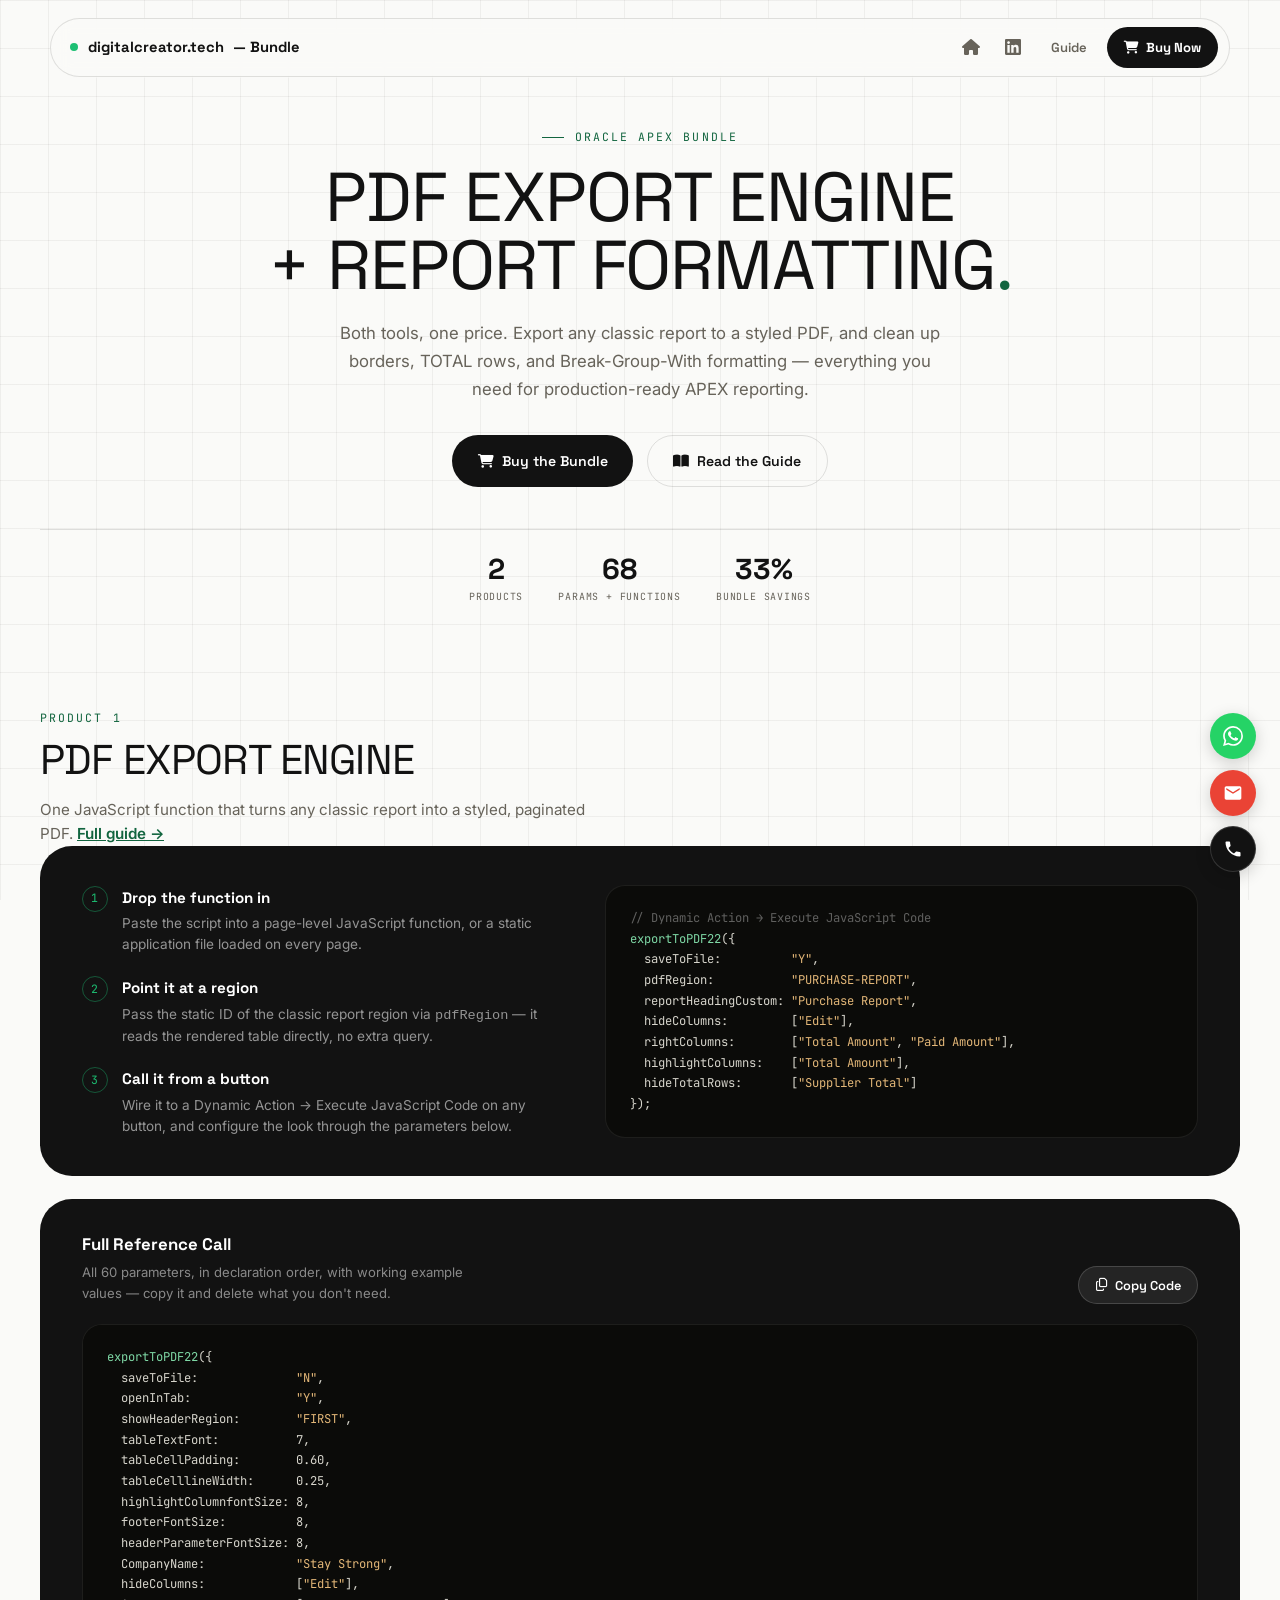
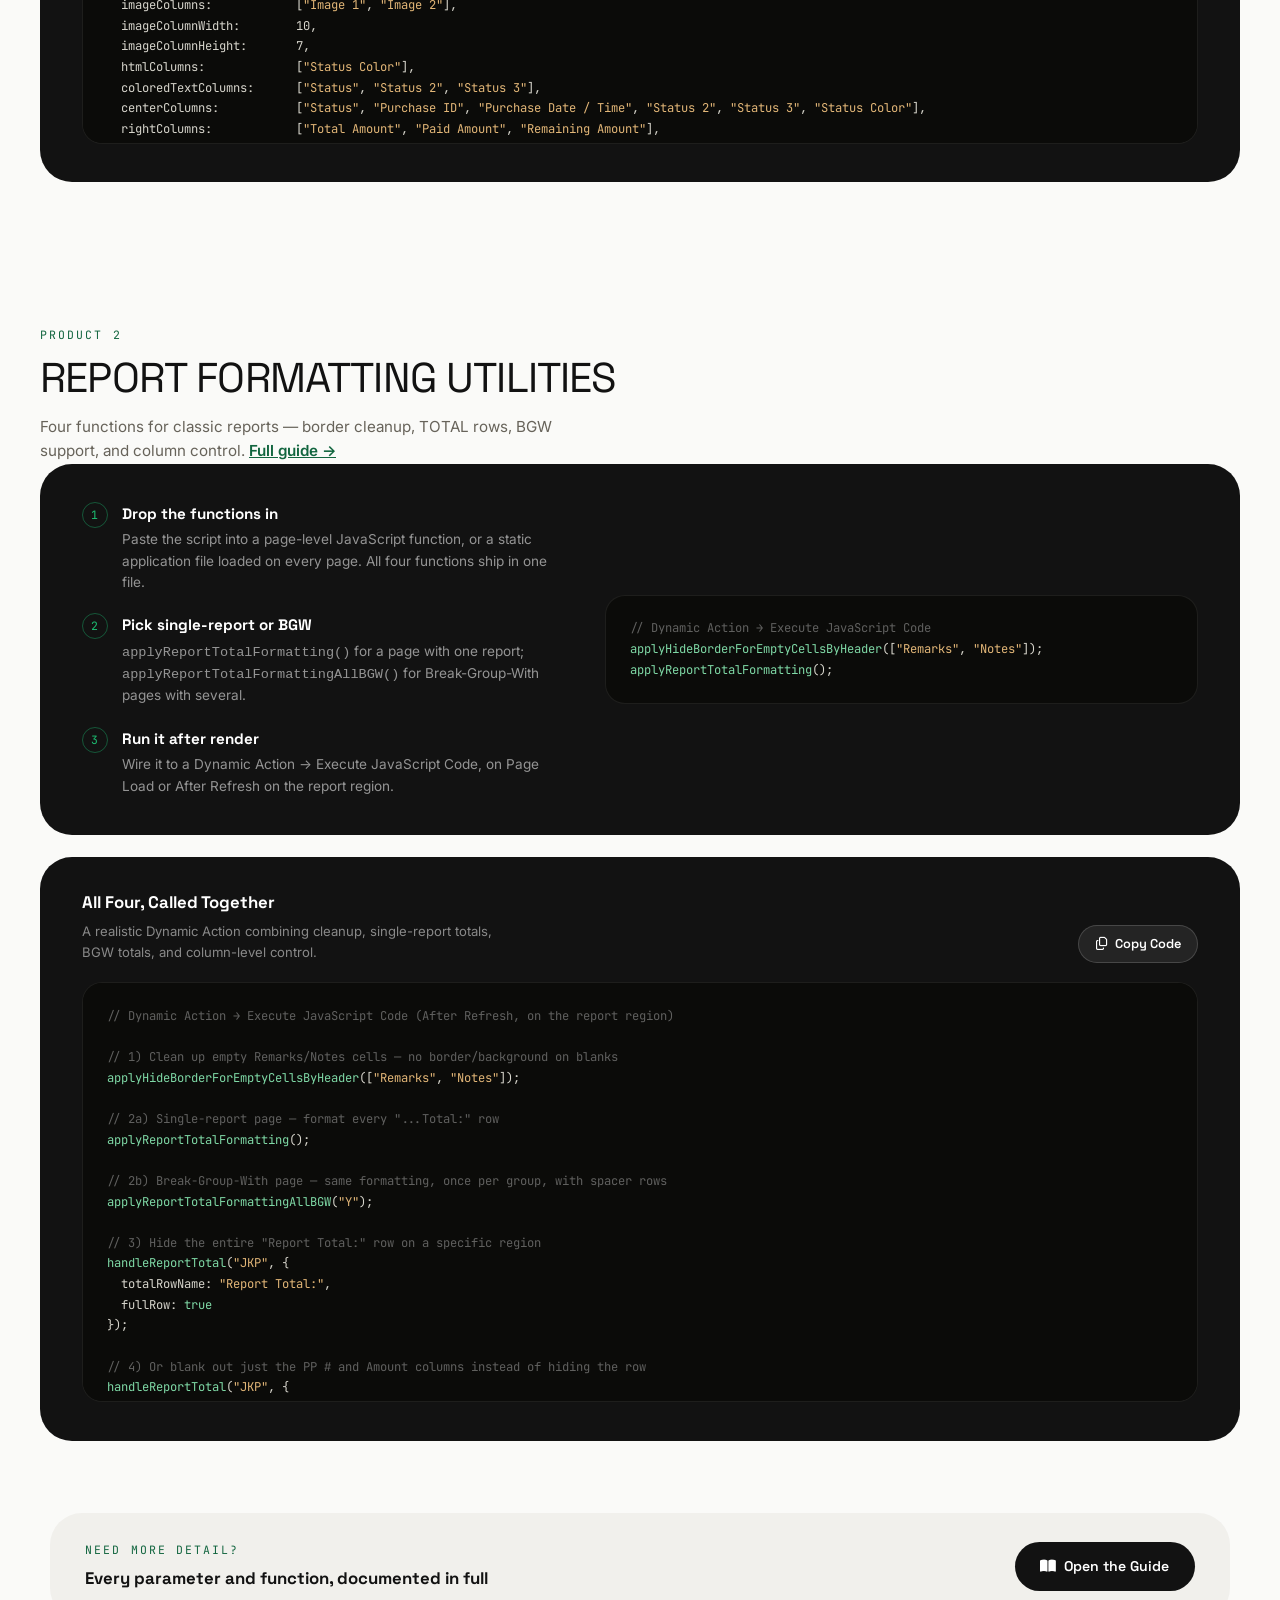
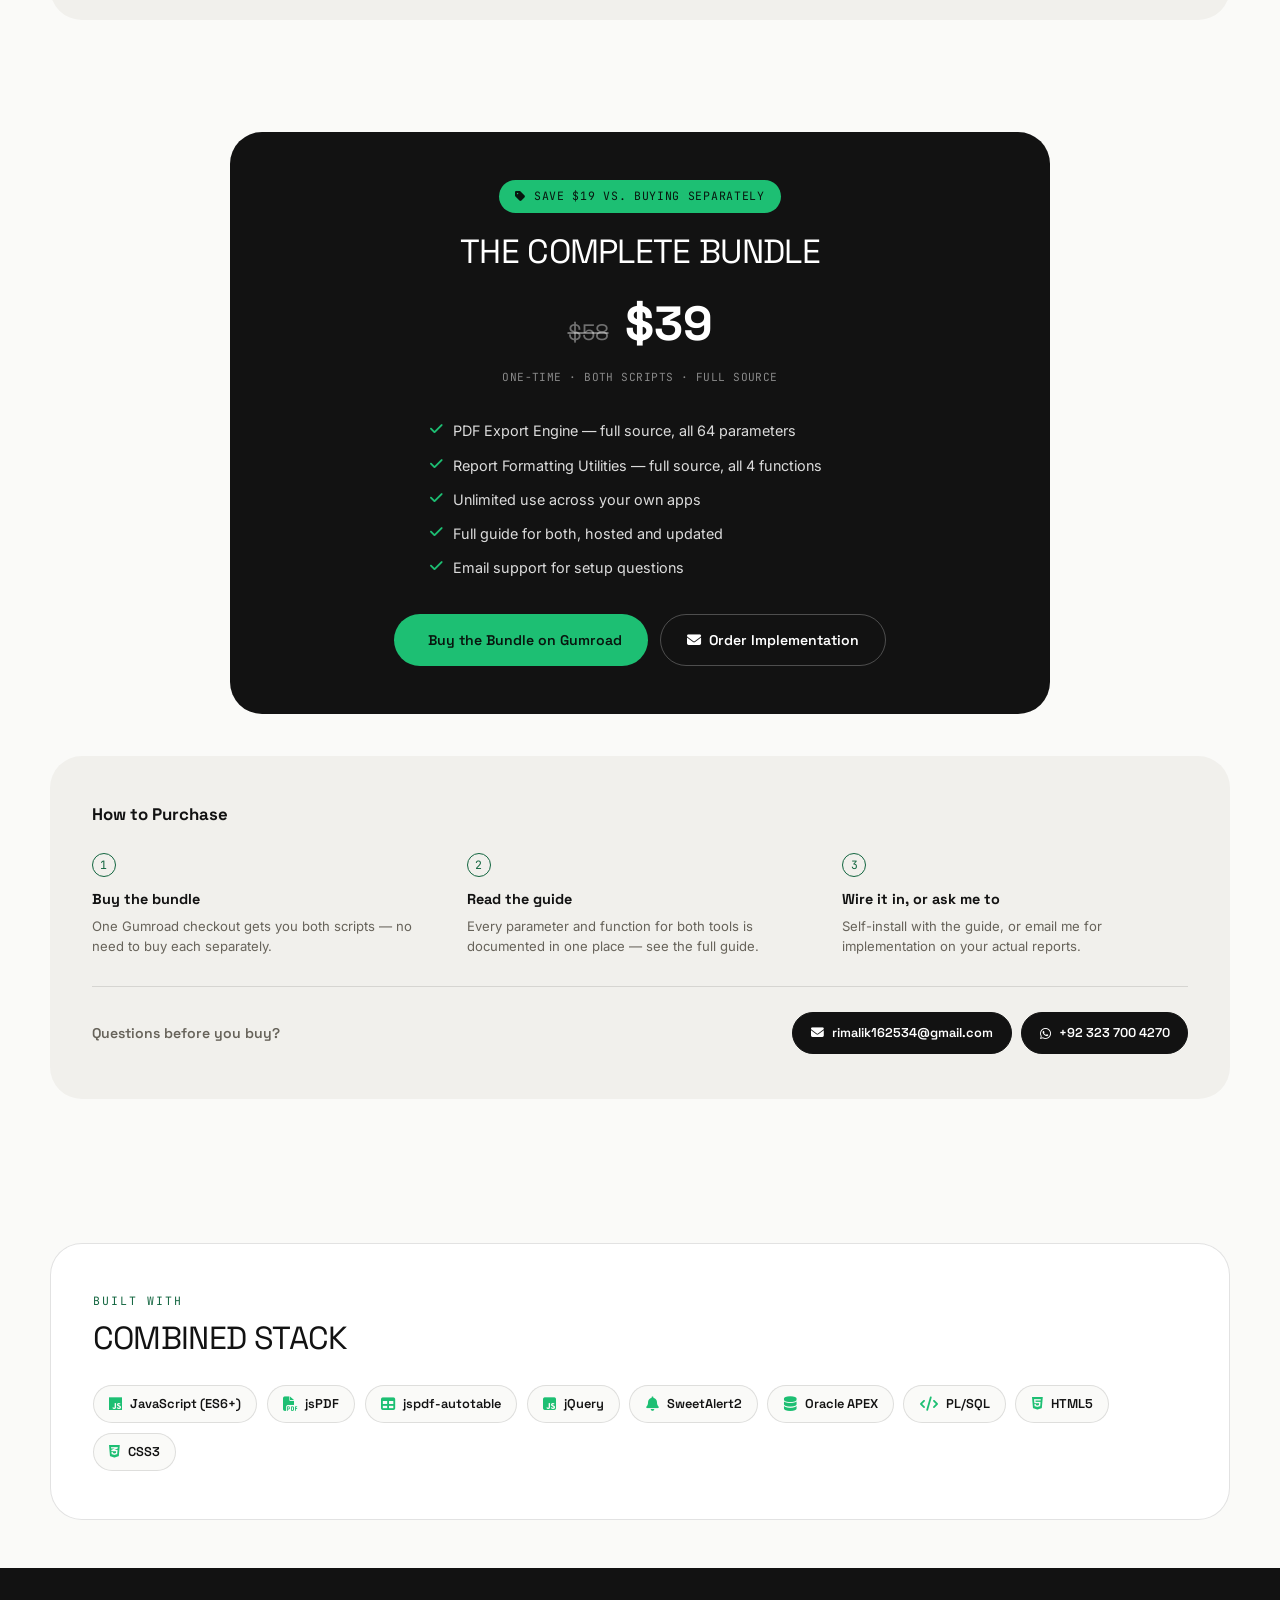
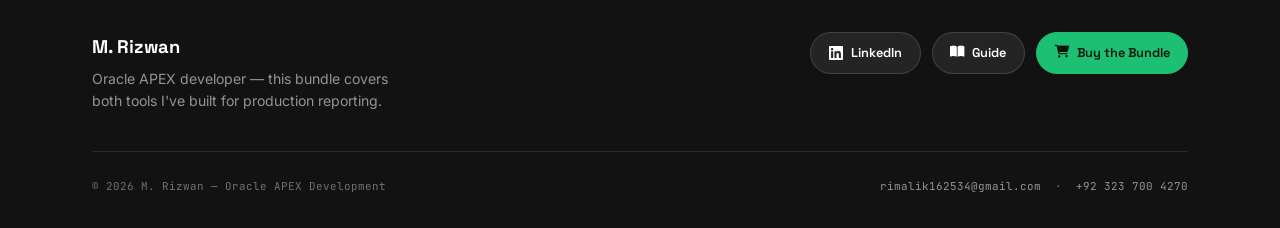
==== bundle.html @ 58d9ea76 "Update code from download" ====
<!DOCTYPE html>
<html lang="en">
<head>
<meta charset="UTF-8">
<meta name="viewport" content="width=device-width, initial-scale=1.0">
<title>Bundle — PDF Export Engine + Report Formatting Utilities | Digital Creator</title>
<meta name="description" content="Both Oracle APEX tools, one price — PDF export and report formatting utilities bundled together, save $19 vs buying separately.">
<link rel="preconnect" href="https://fonts.googleapis.com">
<link rel="preconnect" href="https://fonts.gstatic.com" crossorigin>
<link href="https://fonts.googleapis.com/css2?family=Space+Grotesk:wght@400;500;600;700&family=Inter:wght@300;400;500;600;700&family=JetBrains+Mono:wght@400;500;600&display=swap" rel="stylesheet">
<link rel="stylesheet" href="https://api.fontshare.com/v2/css?f[]=boxing@400&display=swap">
<link rel="stylesheet" href="https://cdnjs.cloudflare.com/ajax/libs/font-awesome/6.5.1/css/all.min.css">
<link rel="stylesheet" href="style.css">

<style>

*,*::before,*::after{box-sizing:border-box;margin:0;padding:0}

:root{
  --cream:#FAFAF8;
  --cream2:#F1F0EC;
  --paper:#FFFFFF;
  --ink:#121212;
  --ink-soft:#67635A;
  --ink-faint:#9B9689;
  --line:rgba(18,18,18,0.12);
  --line2:rgba(18,18,18,0.07);
  --green:#1DBF73;
  --green-deep:#12653F;
  --green-dim:rgba(29,191,115,0.13);
  --dark:#121212;
  --dark2:#1C1C1C;
  --r-lg:32px;
  --r-md:20px;
  --r-sm:12px;
  --r-pill:999px;
  --mono:'JetBrains Mono',monospace;
  --display:'Space Grotesk',sans-serif;
  --headline:'Boxing','Space Grotesk',Georgia,serif;
  --body:'Inter',sans-serif;
}

html{scroll-behavior:smooth}

body{background:var(--cream);color:var(--ink);font-family:var(--body);font-size:16px;line-height:1.6;overflow-x:hidden}

::selection{background:var(--green);color:#fff}

body::before{content:'';position:fixed;inset:0;background-image:linear-gradient(rgba(21,19,15,0.05) 1px,transparent 1px),linear-gradient(90deg,rgba(21,19,15,0.05) 1px,transparent 1px);background-size:48px 48px;pointer-events:none;z-index:0}

a{color:inherit}

img{max-width:100%;display:block}

.wrap{max-width:1180px;margin:0 auto;padding:0 2.5rem}

section{position:relative;z-index:1;padding:4.5rem 2.5rem}


/* ============ TOP BAR (simple — not the full portfolio nav) ============ */
.topbar{position:fixed;top:0;left:0;right:0;z-index:200;display:flex;justify-content:center;padding:1.1rem 1.5rem;pointer-events:none}

.topbar-inner{pointer-events:auto;width:100%;max-width:1180px;display:flex;align-items:center;justify-content:space-between;background:rgba(250,250,248,0.82);backdrop-filter:blur(10px);border:1px solid var(--line);border-radius:var(--r-pill);padding:0.55rem 0.7rem 0.55rem 1.2rem}

.tb-mark{display:flex;align-items:center;gap:0.6rem;font-family:var(--display);font-weight:700;font-size:0.92rem;text-decoration:none;color:var(--ink)}

.tb-mark .dot{width:8px;height:8px;border-radius:50%;background:var(--green);animation:pulse 2s infinite}

@keyframes pulse{0%,100%{opacity:1;transform:scale(1)}
}
.tb-links{display:flex;align-items:center;gap:0.4rem}

.tb-li{width:36px;height:36px;border-radius:50%;display:flex;align-items:center;justify-content:center;color:var(--ink-soft);text-decoration:none;transition:background 0.2s,color 0.2s}

.tb-li:hover{background:var(--cream2);color:var(--ink)}

.tb-li svg{width:16px;height:16px;fill:currentColor}

.tb-more{font-family:var(--display);font-weight:600;font-size:0.82rem;color:var(--ink-soft);text-decoration:none;padding:0.5rem 0.85rem;border-radius:var(--r-pill);transition:background 0.2s,color 0.2s;white-space:nowrap}

.tb-more:hover{background:var(--cream2);color:var(--ink)}

.tb-cv{font-family:var(--display);font-weight:700;font-size:0.82rem;color:#fff;background:var(--dark);padding:0.6rem 1.05rem;border-radius:var(--r-pill);text-decoration:none;display:flex;align-items:center;gap:0.45rem;white-space:nowrap;transition:background 0.2s}

.tb-cv:hover{background:var(--green-deep)}

@media(max-width:640px){.tb-more{display:none}
.tb-mark span.full{display:none}

.eyebrow{display:flex;align-items:center;gap:0.65rem;font-family:var(--mono);font-size:0.72rem;letter-spacing:0.18em;text-transform:uppercase;color:var(--green-deep);margin-bottom:1.1rem}

.eyebrow::before{content:'';width:22px;height:1px;background:var(--green-deep)}

.hero-title{font-family:var(--headline);font-weight:400;font-size:clamp(2.6rem,5.4vw,4.4rem);line-height:0.98;letter-spacing:-0.015em;text-transform:uppercase}

.hero-title em{font-style:normal;color:var(--green-deep)}

.hero-lede{font-family:var(--body);font-size:1.05rem;color:var(--ink-soft);max-width:46ch;margin-top:1.35rem;line-height:1.65}

.hero-cta{display:flex;flex-wrap:wrap;gap:0.85rem;margin-top:2rem}

.btn-primary{display:inline-flex;align-items:center;gap:0.5rem;font-family:var(--display);font-weight:600;font-size:0.88rem;color:#fff;background:var(--dark);padding:0.85rem 1.6rem;border-radius:var(--r-pill);text-decoration:none;border:none;cursor:pointer;transition:background 0.2s,transform 0.2s}

.btn-primary:hover{background:var(--green-deep);transform:translateY(-2px)}

.btn-outline{display:inline-flex;align-items:center;gap:0.5rem;font-family:var(--display);font-weight:600;font-size:0.88rem;color:var(--ink);background:transparent;padding:0.85rem 1.6rem;border-radius:var(--r-pill);text-decoration:none;border:1.5px solid var(--line);transition:border-color 0.2s,transform 0.2s}

.btn-outline:hover{border-color:var(--ink);transform:translateY(-2px)}

.hero-stats{display:flex;gap:2.2rem;margin-top:2.6rem;padding-top:1.6rem;border-top:1px solid var(--line)}

.stat-number{font-family:var(--display);font-size:1.8rem;font-weight:700;line-height:1}

.stat-label{font-family:var(--mono);font-size:0.62rem;color:var(--ink-soft);letter-spacing:0.08em;text-transform:uppercase;margin-top:0.3rem}
.hero-stats{flex-wrap:wrap;gap:1.6rem}
}

/* ============ SECTION HEADS ============ */
.section-label{font-family:var(--mono);font-size:0.72rem;color:var(--green-deep);letter-spacing:0.18em;text-transform:uppercase;margin-bottom:0.7rem;display:flex;align-items:center;gap:0.65rem}

.section-title{font-family:var(--headline);font-size:clamp(1.9rem,4vw,2.6rem);font-weight:400;letter-spacing:-0.02em;line-height:1.08;text-transform:uppercase}

.section-sub{font-family:var(--body);font-size:0.95rem;color:var(--ink-soft);max-width:56ch;margin-top:0.9rem;line-height:1.6}

.qs-code{background:#0B0B09;border:1px solid rgba(255,255,255,0.08);border-radius:var(--r-md);padding:1.4rem 1.5rem;overflow-x:auto}

.qs-code pre{font-family:var(--mono);font-size:0.76rem;line-height:1.7;color:#D7D5CC;white-space:pre}

.qs-code .k{color:#7FD9A6}

.qs-code .s{color:#E3B778}

.qs-code .c{color:rgba(255,255,255,0.35)}

.laptop-body{background:#1b1b1b;border:1px solid #2a2a2a;border-radius:18px 18px 6px 6px;padding:0.9rem 0.9rem 0.6rem;box-shadow:0 40px 70px -30px rgba(18,18,18,0.35)}

.qs-full{background:var(--dark);border-radius:var(--r-lg);padding:2rem 2.6rem 2.4rem;margin-top:1.4rem}

.qs-full-head{display:flex;justify-content:space-between;align-items:flex-end;gap:1.5rem;margin-bottom:1.2rem;flex-wrap:wrap}

.qs-full-title{font-family:var(--display);font-weight:700;font-size:1.05rem;color:#fff}

.qs-full-sub{font-family:var(--body);font-size:0.82rem;color:rgba(255,255,255,0.5);margin-top:0.3rem;max-width:52ch}

.copy-btn{display:inline-flex;align-items:center;gap:0.5rem;font-family:var(--display);font-weight:600;font-size:0.8rem;color:#fff;background:rgba(255,255,255,0.08);border:1px solid rgba(255,255,255,0.16);padding:0.6rem 1.05rem;border-radius:var(--r-pill);cursor:pointer;transition:background 0.2s,border-color 0.2s;white-space:nowrap}

.copy-btn:hover{background:rgba(255,255,255,0.16)}

.copy-btn.copied{background:var(--green);border-color:var(--green);color:#08150E}

.qs-code-full{max-height:420px;overflow-y:auto}

.qs-code-full::-webkit-scrollbar{width:8px}

.qs-code-full::-webkit-scrollbar-thumb{background:rgba(255,255,255,0.15);border-radius:4px}

.acc-item-body{max-height:0;overflow:hidden;transition:max-height 0.35s ease,padding-top 0.35s ease;font-size:0.83rem;color:var(--ink-soft);line-height:1.6}

.acc-item.active .acc-item-body{max-height:260px;padding-top:0.65rem}

.tool-chip{display:inline-flex;align-items:center;gap:0.5rem;font-family:var(--display);font-size:0.8rem;font-weight:600;color:var(--ink);background:var(--cream);border:1px solid var(--line);padding:0.5rem 0.95rem;border-radius:var(--r-pill);transition:border-color 0.2s,transform 0.2s}

.tool-chip:hover{border-color:var(--green);transform:translateY(-2px)}

.tool-chip i{color:var(--green);font-size:0.9rem}

.tool-row{display:flex;flex-wrap:wrap;gap:0.6rem;margin-top:1.8rem}


/* ============ PRICING ============ */
.price-grid{display:grid;grid-template-columns:1fr 1fr;gap:1.6rem;max-width:1180px;margin:2.6rem auto 0}

.price-card{background:var(--paper);border:1px solid var(--line);border-radius:var(--r-lg);padding:2.4rem 2.2rem;display:flex;flex-direction:column}

.price-card-featured{background:var(--dark);border-color:transparent;color:#fff}

.price-badge{display:inline-block;align-self:flex-start;font-family:var(--mono);font-size:0.68rem;letter-spacing:0.08em;text-transform:uppercase;color:var(--green-deep);background:var(--green-dim);padding:0.35rem 0.75rem;border-radius:var(--r-pill);margin-bottom:1.2rem}

.price-badge.featured{color:#08150E;background:var(--green)}

.price-amount{font-family:var(--display);font-weight:700;font-size:2.6rem;line-height:1;margin-bottom:0.9rem}

.price-amount span{font-family:var(--body);font-weight:400;font-size:0.85rem;color:var(--ink-faint);margin-left:0.5rem}

.price-card-featured .price-amount span{color:rgba(255,255,255,0.5)}

.price-desc{font-family:var(--body);font-size:0.88rem;color:var(--ink-soft);line-height:1.6;margin-bottom:1.5rem}

.price-card-featured .price-desc{color:rgba(255,255,255,0.65)}

.price-list{list-style:none;display:flex;flex-direction:column;gap:0.7rem;margin-bottom:1.8rem;flex:1}

.price-list li{display:flex;align-items:flex-start;gap:0.6rem;font-family:var(--body);font-size:0.85rem;line-height:1.5}

.price-list li i{color:var(--green);font-size:0.78rem;margin-top:0.25rem;flex-shrink:0}

.price-cta{width:100%;justify-content:center}

.price-card-featured .price-cta{background:var(--green);color:#08150E}

.price-card-featured .price-cta:hover{background:#22d17f}

@media(max-width:800px){.price-grid{grid-template-columns:1fr}
}

.purchase-guide{max-width:1180px;margin:2.6rem auto 0;background:var(--cream2);border-radius:var(--r-lg);padding:2.8rem 2.6rem}

.pg-title{font-family:var(--display);font-weight:700;font-size:1.05rem;margin-bottom:1.6rem}

.pg-steps{display:grid;grid-template-columns:repeat(3,1fr);gap:1.8rem;padding-bottom:1.8rem;border-bottom:1px solid var(--line)}

.pg-step-n{font-family:var(--mono);font-size:0.72rem;color:var(--green-deep);border:1px solid var(--green-deep);width:24px;height:24px;border-radius:50%;display:flex;align-items:center;justify-content:center;margin-bottom:0.7rem}

.pg-step-t{font-family:var(--display);font-weight:700;font-size:0.9rem;margin-bottom:0.3rem}

.pg-step-d{font-family:var(--body);font-size:0.82rem;color:var(--ink-soft);line-height:1.55}

.pg-contact{display:flex;justify-content:space-between;align-items:center;flex-wrap:wrap;gap:1rem;padding-top:1.6rem}

.pg-contact-t{font-family:var(--display);font-weight:600;font-size:0.88rem;color:var(--ink-soft)}

.pg-contact-row{display:flex;flex-wrap:wrap;gap:0.6rem}

.footer-pill.dark{background:var(--dark);color:#fff;border:1px solid var(--dark)}

.footer-pill.dark:hover{background:var(--green-deep);border-color:var(--green-deep)}

@media(max-width:700px){.pg-steps{grid-template-columns:1fr}
}

/* ============ FOOTER (simple, no form) ============ */
footer{background:var(--dark);color:#fff;position:relative;z-index:1;margin-top:2.5rem}

.footer-inner{max-width:1180px;margin:0 auto;padding:4rem 2.6rem 2.2rem}

.footer-top{display:flex;flex-wrap:wrap;justify-content:space-between;align-items:flex-start;gap:2rem;padding-bottom:2.4rem;border-bottom:1px solid rgba(255,255,255,0.1)}

.footer-name{font-family:var(--display);font-weight:700;font-size:1.15rem}

.footer-tag{font-family:var(--body);font-size:0.88rem;color:rgba(255,255,255,0.55);margin-top:0.4rem;max-width:34ch}

.footer-actions{display:flex;flex-wrap:wrap;gap:0.7rem}

.footer-pill{font-family:var(--display);font-size:0.8rem;font-weight:600;color:#fff;background:rgba(255,255,255,0.08);border:1px solid rgba(255,255,255,0.14);padding:0.6rem 1.1rem;border-radius:var(--r-pill);text-decoration:none;transition:background 0.2s,border-color 0.2s;display:inline-flex;align-items:center;gap:0.5rem}

.footer-pill:hover{background:rgba(255,255,255,0.14)}

.footer-pill.green{background:var(--green);color:#08150E;border-color:var(--green)}

.footer-pill.green:hover{background:#22d17f}

.footer-bottom{display:flex;justify-content:space-between;align-items:center;padding-top:1.6rem;flex-wrap:wrap;gap:0.8rem;font-family:var(--mono);font-size:0.68rem;color:rgba(255,255,255,0.4)}

.footer-bottom a{color:rgba(255,255,255,0.55);text-decoration:none}

.footer-bottom a:hover{color:var(--green)}


/* ============ FLOATING CONTACT ============ */
.float-contact{position:fixed;bottom:1.75rem;right:1.5rem;z-index:400;display:flex;flex-direction:column;align-items:center;gap:0.65rem}

.float-btn{width:46px;height:46px;border-radius:50%;display:flex;align-items:center;justify-content:center;text-decoration:none;box-shadow:0 4px 16px rgba(0,0,0,0.18);transition:transform 0.25s cubic-bezier(0.34,1.56,0.64,1),box-shadow 0.25s ease,opacity 0.3s ease;opacity:0;transform:translateY(20px) scale(0.8)}

.float-btn.ready{opacity:1;transform:translateY(0) scale(1)}

.float-btn:hover{transform:translateY(-3px) scale(1.12);box-shadow:0 8px 28px rgba(0,0,0,0.25)}

.float-btn svg{width:20px;height:20px;fill:white;flex-shrink:0}

.float-btn.wa{background:#25D366;transition-delay:0.05s}

.float-btn.em{background:#EA4335;transition-delay:0.1s}

.float-btn.ph{background:var(--dark);border:1px solid rgba(255,255,255,0.15);transition-delay:0.15s}

.float-tooltip{position:absolute;right:54px;background:var(--dark);color:#fff;font-family:var(--mono);font-size:0.65rem;letter-spacing:0.06em;white-space:nowrap;padding:0.3rem 0.7rem;border-radius:6px;opacity:0;pointer-events:none;transition:opacity 0.2s}

.float-btn:hover .float-tooltip{opacity:1}


/* ============ REVEAL ============ */
.reveal{opacity:0;transform:translateY(18px);transition:opacity 0.6s ease,transform 0.6s ease}

.reveal.visible{opacity:1;transform:translateY(0)}

/* ============ BUNDLE-SPECIFIC ============ */
.hero{padding:8rem 2.5rem 2rem;text-align:center}
.hero-title{max-width:820px;margin:0 auto}
.hero-lede{max-width:56ch;margin:1.3rem auto 0}
.hero-cta{justify-content:center}
.hero-stats{justify-content:center}
.savings-badge{display:inline-flex;align-items:center;gap:0.5rem;font-family:var(--mono);font-size:0.72rem;letter-spacing:0.06em;text-transform:uppercase;color:#08150E;background:var(--green);padding:0.45rem 1rem;border-radius:var(--r-pill);margin-bottom:1.3rem}

.bundle-products{max-width:1180px;margin:3rem auto 0;display:grid;grid-template-columns:1fr 1fr;gap:1.8rem}
.bp-card{background:var(--paper);border:1px solid var(--line);border-radius:var(--r-lg);overflow:hidden;display:flex;flex-direction:column}
.bp-media{aspect-ratio:16/10;background:var(--dark);overflow:hidden}
.bp-media img{width:100%;height:100%;object-fit:cover;opacity:0.94}
.bp-body{padding:1.6rem 1.7rem 1.8rem;display:flex;flex-direction:column;flex:1}
.bp-eyebrow{font-family:var(--mono);font-size:0.68rem;letter-spacing:0.08em;text-transform:uppercase;color:var(--green-deep);margin-bottom:0.5rem}
.bp-title{font-family:var(--display);font-weight:700;font-size:1.25rem;margin-bottom:0.6rem}
.bp-desc{font-family:var(--body);font-size:0.87rem;color:var(--ink-soft);line-height:1.6;margin-bottom:1.2rem}
.bp-code{margin-bottom:1.2rem}
.bp-links{display:flex;gap:0.6rem;margin-top:auto;flex-wrap:wrap}
.bp-link{flex:1;min-width:140px;display:inline-flex;align-items:center;justify-content:center;gap:0.45rem;font-family:var(--display);font-weight:600;font-size:0.8rem;padding:0.7rem 1rem;border-radius:var(--r-pill);text-decoration:none;transition:background 0.2s,border-color 0.2s}
.bp-link.solid{background:var(--dark);color:#fff}
.bp-link.solid:hover{background:var(--green-deep)}
.bp-link.outline{background:transparent;color:var(--ink);border:1.5px solid var(--line)}
.bp-link.outline:hover{border-color:var(--ink)}
@media(max-width:800px){.bundle-products{grid-template-columns:1fr}}

.bundle-pricing{max-width:820px;margin:2.5rem auto 0;background:var(--dark);border-radius:var(--r-lg);padding:3rem 2.8rem;color:#fff;text-align:center}
.bp-price-row{display:flex;align-items:baseline;justify-content:center;gap:1rem;margin:1rem 0 0.4rem;flex-wrap:wrap}
.bp-old-price{font-family:var(--display);font-size:1.4rem;color:rgba(255,255,255,0.4);text-decoration:line-through}
.bp-new-price{font-family:var(--display);font-weight:700;font-size:3rem;color:#fff}
.bp-price-note{font-family:var(--mono);font-size:0.7rem;color:rgba(255,255,255,0.5);letter-spacing:0.04em;margin-bottom:2rem}
.bundle-includes{list-style:none;display:flex;flex-direction:column;gap:0.7rem;text-align:left;max-width:420px;margin:0 auto 2.2rem}
.bundle-includes li{display:flex;align-items:flex-start;gap:0.65rem;font-family:var(--body);font-size:0.9rem;color:rgba(255,255,255,0.85)}
.bundle-includes li i{color:var(--green);margin-top:0.2rem;flex-shrink:0}
.bundle-cta-row{display:flex;justify-content:center;gap:0.8rem;flex-wrap:wrap}
.bundle-cta-row .btn-primary.green{background:var(--green);color:#08150E}
.bundle-cta-row .btn-primary.green:hover{background:#22d17f}
.bundle-cta-row .btn-outline.dark{color:#fff;border-color:rgba(255,255,255,0.25)}
.bundle-cta-row .btn-outline.dark:hover{border-color:#fff}

@media(max-width:640px){
  section{padding:3rem 1.25rem}
  .hero{padding:7rem 1.25rem 1.5rem}
  .bundle-pricing{padding:2.3rem 1.5rem}
}

</style>
</head>
<body>

<!-- ============ TOP BAR ============ -->
<div class="topbar">
  <div class="topbar-inner">
    <a href="index.html" class="tb-mark"><span class="dot"></span>digitalcreator.tech <span class="full">— Bundle</span></a>
    <div class="tb-links">
      <a href="index.html" class="tb-li" aria-label="Home"><i class="fa-solid fa-house"></i></a>
      <a href="https://linkedin.com/in/rizwan0626" target="_blank" class="tb-li" aria-label="LinkedIn"><svg viewBox="0 0 24 24"><path d="M20.447 20.452h-3.554v-5.569c0-1.328-.027-3.037-1.852-3.037-1.853 0-2.136 1.445-2.136 2.939v5.667H9.351V9h3.414v1.561h.046c.477-.9 1.637-1.85 3.37-1.85 3.601 0 4.267 2.37 4.267 5.455v6.286zM5.337 7.433c-1.144 0-2.063-.926-2.063-2.065 0-1.138.92-2.063 2.063-2.063 1.14 0 2.064.925 2.064 2.063 0 1.139-.925 2.065-2.064 2.065zm1.782 13.019H3.555V9h3.564v11.452zM22.225 0H1.771C.792 0 0 .774 0 1.729v20.542C0 23.227.792 24 1.771 24h20.451C23.2 24 24 23.227 24 22.271V1.729C24 .774 23.2 0 22.222 0h.003z"/></svg></a>
      <a href="guide.html" class="tb-more">Guide</a>
      <a href="#pricing" class="tb-cv"><i class="fa-solid fa-cart-shopping"></i> Buy Now</a>
    </div>
  </div>
</div>


<!-- ============ HERO ============ -->
<div id="top" class="hero">
  <div class="eyebrow reveal" style="justify-content:center">Oracle APEX Bundle</div>
  <h1 class="hero-title reveal">PDF Export Engine<br>+ Report Formatting<em>.</em></h1>
  <p class="hero-lede reveal">Both tools, one price. Export any classic report to a styled PDF, and clean up borders, TOTAL rows, and Break-Group-With formatting — everything you need for production-ready APEX reporting.</p>
  <div class="hero-cta reveal">
    <a href="#pricing" class="btn-primary"><i class="fa-solid fa-cart-shopping"></i> Buy the Bundle</a>
    <a href="guide.html" class="btn-outline"><i class="fa-solid fa-book-open"></i> Read the Guide</a>
  </div>
  <div class="hero-stats reveal">
    <div><div class="stat-number">2</div><div class="stat-label">Products</div></div>
    <div><div class="stat-number">68</div><div class="stat-label">Params + Functions</div></div>
    <div><div class="stat-number">33%</div><div class="stat-label">Bundle Savings</div></div>
  </div>
</div>


<!-- ============ PDF EXPORT ENGINE — QUICK START ============ -->
<section id="pdf-product">
  <div class="section-label reveal">Product 1</div>
  <h2 class="section-title reveal">PDF Export Engine</h2>
  <p class="section-sub reveal">One JavaScript function that turns any classic report into a styled, paginated PDF. <a href="guide.html#grp-output" style="color:var(--green-deep);font-weight:600">Full guide →</a></p>
  <div class="qs-card">
    <div class="qs-steps">
      <div class="qs-step reveal">
        <div class="qs-step-n">1</div>
        <div>
          <div class="qs-step-t">Drop the function in</div>
          <div class="qs-step-d">Paste the script into a page-level JavaScript function, or a static application file loaded on every page.</div>
        </div>
      </div>
      <div class="qs-step reveal">
        <div class="qs-step-n">2</div>
        <div>
          <div class="qs-step-t">Point it at a region</div>
          <div class="qs-step-d">Pass the static ID of the classic report region via <code>pdfRegion</code> — it reads the rendered table directly, no extra query.</div>
        </div>
      </div>
      <div class="qs-step reveal">
        <div class="qs-step-n">3</div>
        <div>
          <div class="qs-step-t">Call it from a button</div>
          <div class="qs-step-d">Wire it to a Dynamic Action → Execute JavaScript Code on any button, and configure the look through the parameters below.</div>
        </div>
      </div>
    </div>
    <div class="qs-code reveal">
      <pre><span class="c">// Dynamic Action → Execute JavaScript Code</span>
<span class="k">exportToPDF22</span>({
  saveToFile:          <span class="s">"Y"</span>,
  pdfRegion:           <span class="s">"PURCHASE-REPORT"</span>,
  reportHeadingCustom: <span class="s">"Purchase Report"</span>,
  hideColumns:         [<span class="s">"Edit"</span>],
  rightColumns:        [<span class="s">"Total Amount"</span>, <span class="s">"Paid Amount"</span>],
  highlightColumns:    [<span class="s">"Total Amount"</span>],
  hideTotalRows:       [<span class="s">"Supplier Total"</span>]
});</pre>
    </div>
  </div>

  <div class="qs-full reveal">
    <div class="qs-full-head">
      <div>
        <div class="qs-full-title">Full Reference Call</div>
        <div class="qs-full-sub">All 60 parameters, in declaration order, with working example values — copy it and delete what you don't need.</div>
      </div>
      <button class="copy-btn" id="copyFullCall_pdf" type="button"><i class="fa-regular fa-copy"></i> <span>Copy Code</span></button>
    </div>
    <div class="qs-code qs-code-full">
      <pre id="fullCallCode_pdf"><span class="k">exportToPDF22</span>({
  saveToFile:              <span class="s">"N"</span>,
  openInTab:               <span class="s">"Y"</span>,
  showHeaderRegion:        <span class="s">"FIRST"</span>,
  tableTextFont:           7,
  tableCellPadding:        0.60,
  tableCelllineWidth:      0.25,
  highlightColumnfontSize: 8,
  footerFontSize:          8,
  headerParameterFontSize: 8,
  CompanyName:             <span class="s">"Stay Strong"</span>,
  hideColumns:             [<span class="s">"Edit"</span>],
  imageColumns:            [<span class="s">"Image 1"</span>, <span class="s">"Image 2"</span>],
  imageColumnWidth:        10,
  imageColumnHeight:       7,
  htmlColumns:             [<span class="s">"Status Color"</span>],
  coloredTextColumns:      [<span class="s">"Status"</span>, <span class="s">"Status 2"</span>, <span class="s">"Status 3"</span>],
  centerColumns:           [<span class="s">"Status"</span>, <span class="s">"Purchase ID"</span>, <span class="s">"Purchase Date / Time"</span>, <span class="s">"Status 2"</span>, <span class="s">"Status 3"</span>, <span class="s">"Status Color"</span>],
  rightColumns:            [<span class="s">"Total Amount"</span>, <span class="s">"Paid Amount"</span>, <span class="s">"Remaining Amount"</span>],
  wrapColumns:             [],
  wrapColumnWidth:         15,
  autoFitColumns:          [<span class="s">"Category Name"</span>, <span class="s">"Supplier"</span>],
  boldColumns:             [<span class="s">"Purchase ID"</span>],
  hideTotalRows:           [],
  footerMode:              <span class="s">"LAST"</span>,
  noBorderIfEmptyCols:     [<span class="s">"Supplier"</span>, <span class="s">"Dated"</span>],
  headerSlots:             [null, <span class="s">"From: "</span> + apexGetValue(<span class="s">"P12_FROM_DATE"</span>) + <span class="s">"  To: "</span> + apexGetValue(<span class="s">"P12_TO_DATE"</span>), null],
  lineUnderHeader:         <span class="s">"N"</span>,
  pdfOrientation:          <span class="s">"landscape"</span>,
  pdfUnit:                 <span class="s">"mm"</span>,
  pdfFormat:               <span class="s">"a4"</span>,
  pdfRegion:               <span class="s">"DOWNLOAD-PDF"</span>,
  reportHeadingCustom:     <span class="s">"Purchase Report"</span>,
  logoUrl:                 <span class="s">"https://i.ibb.co/rfNnwsqK/gym-logo-template.png"</span>,
  logoWidth:               13,
  logoHeight:              13,
  showLogo:                <span class="s">"N"</span>,
  showWatermark:           <span class="s">"I"</span>,
  watermarkImage:          <span class="s">"https://i.ibb.co/rfNnwsqK/gym-logo-template.png"</span>,
  watermarkText:           <span class="s">"Stay Strong"</span>,
  watermarkOpacity:        0.10,
  watermarkSize:           100,
  softwareCreditDisplay:   <span class="s">"Y"</span>,
  softwareCredit:          <span class="s">"Software Created By: M. RIZWAN - 03237004270"</span>,
  showCustomTopRight:      <span class="s">"N"</span>,
  customTopRightText:      <span class="s">"Rizwan"</span>,
  tableLineColor:          [0, 191, 29],
  tableTextColor:          [62, 3, 110],
  headerFillColor:         [223, 255, 227],
  headerTextColor:         [3, 101, 110],
  alternateRowColor:       [255, 255, 255],
  highlightRowColor:       [255, 59, 194],
  boldTextFillColor:       [204, 229, 255],
  boldTextColor:           0,
  companyNameColor:        [255, 59, 194],
  headerSlotColor:         [255, 59, 59],
  pageInfoColor:           [3, 117, 140],
  topRightTextColor:       [7, 56, 219],
  footerColor:             [7, 56, 219],
  softwareCreditColor:     [7, 56, 219],
  watermarkColor:          [120, 120, 120],
});</pre>
    </div>
  </div>
</section>

<!-- ============ REPORT FORMATTING UTILITIES — QUICK START ============ -->
<section id="rpt-product">
  <div class="section-label reveal">Product 2</div>
  <h2 class="section-title reveal">Report Formatting Utilities</h2>
  <p class="section-sub reveal">Four functions for classic reports — border cleanup, TOTAL rows, BGW support, and column control. <a href="guide.html#rpt-cleanup" style="color:var(--green-deep);font-weight:600">Full guide →</a></p>
  <div class="qs-card">

    <div class="qs-steps">
      <div class="qs-step reveal">
        <div class="qs-step-n">1</div>
        <div>
          <div class="qs-step-t">Drop the functions in</div>
          <div class="qs-step-d">Paste the script into a page-level JavaScript function, or a static application file loaded on every page. All four functions ship in one file.</div>
        </div>
      </div>
      <div class="qs-step reveal">
        <div class="qs-step-n">2</div>
        <div>
          <div class="qs-step-t">Pick single-report or BGW</div>
          <div class="qs-step-d"><code>applyReportTotalFormatting()</code> for a page with one report; <code>applyReportTotalFormattingAllBGW()</code> for Break-Group-With pages with several.</div>
        </div>
      </div>
      <div class="qs-step reveal">
        <div class="qs-step-n">3</div>
        <div>
          <div class="qs-step-t">Run it after render</div>
          <div class="qs-step-d">Wire it to a Dynamic Action → Execute JavaScript Code, on Page Load or After Refresh on the report region.</div>
        </div>
      </div>
    </div>
    <div class="qs-code reveal">
      <pre><span class="c">// Dynamic Action → Execute JavaScript Code</span>
<span class="k">applyHideBorderForEmptyCellsByHeader</span>([<span class="s">"Remarks"</span>, <span class="s">"Notes"</span>]);
<span class="k">applyReportTotalFormatting</span>();</pre>
    </div>
  </div>
  <div class="qs-full reveal" style="margin-top:1.4rem">
    <div class="qs-full-head">
      <div>
        <div class="qs-full-title">All Four, Called Together</div>
        <div class="qs-full-sub">A realistic Dynamic Action combining cleanup, single-report totals, BGW totals, and column-level control.</div>
      </div>
      <button class="copy-btn" id="copyFullCall_rpt" type="button"><i class="fa-regular fa-copy"></i> <span>Copy Code</span></button>
    </div>
    <div class="qs-code qs-code-full">
      <pre id="fullCallCode_rpt"><span class="c">// Dynamic Action → Execute JavaScript Code (After Refresh, on the report region)</span>

<span class="c">// 1) Clean up empty Remarks/Notes cells — no border/background on blanks</span>
<span class="k">applyHideBorderForEmptyCellsByHeader</span>([<span class="s">"Remarks"</span>, <span class="s">"Notes"</span>]);

<span class="c">// 2a) Single-report page — format every "...Total:" row</span>
<span class="k">applyReportTotalFormatting</span>();

<span class="c">// 2b) Break-Group-With page — same formatting, once per group, with spacer rows</span>
<span class="k">applyReportTotalFormattingAllBGW</span>(<span class="s">"Y"</span>);

<span class="c">// 3) Hide the entire "Report Total:" row on a specific region</span>
<span class="k">handleReportTotal</span>(<span class="s">"JKP"</span>, {
  totalRowName: <span class="s">"Report Total:"</span>,
  fullRow: <span class="k">true</span>
});

<span class="c">// 4) Or blank out just the PP # and Amount columns instead of hiding the row</span>
<span class="k">handleReportTotal</span>(<span class="s">"JKP"</span>, {
  totalRowName: <span class="s">"Report Total:"</span>,
  headers: [<span class="s">"PP #"</span>, <span class="s">"Amount"</span>],
  actionType: <span class="s">"null"</span>
});</pre>
    </div>
  </div>
</section>

<!-- ============ GUIDE CALLOUT ============ -->
<section style="padding-top:0;padding-bottom:0">
  <div style="max-width:1180px;margin:0 auto;display:flex;align-items:center;justify-content:space-between;flex-wrap:wrap;gap:1.2rem;background:var(--cream2);border-radius:var(--r-lg);padding:1.8rem 2.2rem" class="reveal">
    <div>
      <div class="section-label" style="margin-bottom:0.3rem">Need More Detail?</div>
      <div style="font-family:var(--display);font-weight:700;font-size:1.05rem">Every parameter and function, documented in full</div>
    </div>
    <a href="guide.html" class="btn-primary"><i class="fa-solid fa-book-open"></i> Open the Guide</a>
  </div>
</section>

<!-- ============ BUNDLE PRICING ============ -->
<section id="pricing">
  <div class="bundle-pricing reveal">
    <div class="savings-badge"><i class="fa-solid fa-tag"></i> Save $19 vs. buying separately</div>
    <div class="section-title" style="color:#fff;font-size:clamp(1.6rem,3.2vw,2.1rem)">The Complete Bundle</div>
    <div class="bp-price-row">
      <span class="bp-old-price">$58</span>
      <span class="bp-new-price">$39</span>
    </div>
    <div class="bp-price-note">ONE-TIME · BOTH SCRIPTS · FULL SOURCE</div>

    <ul class="bundle-includes">
      <li><i class="fa-solid fa-check"></i> PDF Export Engine — full source, all 64 parameters</li>
      <li><i class="fa-solid fa-check"></i> Report Formatting Utilities — full source, all 4 functions</li>
      <li><i class="fa-solid fa-check"></i> Unlimited use across your own apps</li>
      <li><i class="fa-solid fa-check"></i> Full guide for both, hosted and updated</li>
      <li><i class="fa-solid fa-check"></i> Email support for setup questions</li>
    </ul>

    <div class="bundle-cta-row">
      <a href="https://gumroad.com/l/YOUR-BUNDLE-GUMROAD-SLUG" target="_blank" class="btn-primary green"><i class="fa-brands fa-gumroad"></i> Buy the Bundle on Gumroad</a>
      <a href="mailto:rimalik162534@gmail.com?subject=Bundle%20—%20Implementation%20Request&body=Hi%20Rizwan%2C%0A%0AI'd%20like%20both%20tools%20set%20up%20on%20my%20reports.%0A%0AAPEX%20version%3A%0AReport%20region(s)%3A%0ANotes%3A" class="btn-outline dark"><i class="fa-solid fa-envelope"></i> Order Implementation</a>
    </div>
  </div>

  <div class="purchase-guide reveal">
    <div class="pg-title">How to Purchase</div>
    <div class="pg-steps">
      <div class="pg-step">
        <div class="pg-step-n">1</div>
        <div class="pg-step-t">Buy the bundle</div>
        <div class="pg-step-d">One Gumroad checkout gets you both scripts — no need to buy each separately.</div>
      </div>
      <div class="pg-step">
        <div class="pg-step-n">2</div>
        <div class="pg-step-t">Read the guide</div>
        <div class="pg-step-d">Every parameter and function for both tools is documented in one place — see the full guide.</div>
      </div>
      <div class="pg-step">
        <div class="pg-step-n">3</div>
        <div class="pg-step-t">Wire it in, or ask me to</div>
        <div class="pg-step-d">Self-install with the guide, or email me for implementation on your actual reports.</div>
      </div>
    </div>
    <div class="pg-contact">
      <div class="pg-contact-t">Questions before you buy?</div>
      <div class="pg-contact-row">
        <a href="mailto:rimalik162534@gmail.com" class="footer-pill dark"><i class="fa-solid fa-envelope"></i> rimalik162534@gmail.com</a>
        <a href="https://wa.me/923237004270" target="_blank" class="footer-pill dark"><i class="fa-brands fa-whatsapp"></i> +92 323 700 4270</a>
      </div>
    </div>
  </div>
</section>


<!-- ============ TECH STACK ============ -->
<section style="padding-bottom:0">
  <div id="tech" style="max-width:1180px;margin:0 auto 3rem;padding:3rem 2.6rem;background:var(--paper);border:1px solid var(--line);border-radius:var(--r-lg)">
    <div class="section-label reveal">Built With</div>
    <h2 class="section-title reveal" style="font-size:clamp(1.5rem,3vw,2rem)">Combined Stack</h2>
    <div class="tool-row reveal">
      <span class="tool-chip"><i class="fa-brands fa-js"></i>JavaScript (ES6+)</span>
      <span class="tool-chip"><i class="fa-solid fa-file-pdf"></i>jsPDF</span>
      <span class="tool-chip"><i class="fa-solid fa-table"></i>jspdf-autotable</span>
      <span class="tool-chip"><i class="fa-brands fa-square-js"></i>jQuery</span>
      <span class="tool-chip"><i class="fa-solid fa-bell"></i>SweetAlert2</span>
      <span class="tool-chip"><i class="fa-solid fa-database"></i>Oracle APEX</span>
      <span class="tool-chip"><i class="fa-solid fa-code"></i>PL/SQL</span>
      <span class="tool-chip"><i class="fa-brands fa-html5"></i>HTML5</span>
      <span class="tool-chip"><i class="fa-brands fa-css3-alt"></i>CSS3</span>
    </div>
  </div>
</section>


<!-- ============ FOOTER ============ -->
<footer>
  <div class="footer-inner">
    <div class="footer-top">
      <div>
        <div class="footer-name">M. Rizwan</div>
        <div class="footer-tag">Oracle APEX developer — this bundle covers both tools I've built for production reporting.</div>
      </div>
      <div class="footer-actions">
        <a href="https://linkedin.com/in/rizwan0626" target="_blank" class="footer-pill"><svg width="14" height="14" viewBox="0 0 24 24" fill="currentColor"><path d="M20.447 20.452h-3.554v-5.569c0-1.328-.027-3.037-1.852-3.037-1.853 0-2.136 1.445-2.136 2.939v5.667H9.351V9h3.414v1.561h.046c.477-.9 1.637-1.85 3.37-1.85 3.601 0 4.267 2.37 4.267 5.455v6.286zM5.337 7.433c-1.144 0-2.063-.926-2.063-2.065 0-1.138.92-2.063 2.063-2.063 1.14 0 2.064.925 2.064 2.063 0 1.139-.925 2.065-2.064 2.065zm1.782 13.019H3.555V9h3.564v11.452zM22.225 0H1.771C.792 0 0 .774 0 1.729v20.542C0 23.227.792 24 1.771 24h20.451C23.2 24 24 23.227 24 22.271V1.729C24 .774 23.2 0 22.222 0h.003z"/></svg> LinkedIn</a>
        <a href="guide.html" class="footer-pill"><i class="fa-solid fa-book-open"></i> Guide</a>
        <a href="#pricing" class="footer-pill" style="background:var(--green);color:#08150E;border-color:var(--green)"><i class="fa-solid fa-cart-shopping"></i> Buy the Bundle</a>
      </div>
    </div>
    <div class="footer-bottom">
      <span>&copy; <span id="yr"></span> M. Rizwan — Oracle APEX Development</span>
      <span><a href="mailto:rimalik162534@gmail.com">rimalik162534@gmail.com</a> &nbsp;·&nbsp; <a href="tel:+923237004270">+92 323 700 4270</a></span>
    </div>
  </div>
</footer>

<!-- ============ FLOATING CONTACT ============ -->
<div class="float-contact" id="floatContact">
  <a href="https://wa.me/923237004270" target="_blank" class="float-btn wa" aria-label="WhatsApp">
    <span class="float-tooltip">WhatsApp</span>
    <svg viewBox="0 0 24 24"><path d="M17.472 14.382c-.297-.149-1.758-.867-2.03-.967-.273-.099-.471-.148-.67.15-.197.297-.767.966-.94 1.164-.173.199-.347.223-.644.075-.297-.15-1.255-.463-2.39-1.475-.883-.788-1.48-1.761-1.653-2.059-.173-.297-.018-.458.13-.606.134-.133.298-.347.446-.52.149-.174.198-.298.298-.497.099-.198.05-.371-.025-.52-.075-.149-.669-1.612-.916-2.207-.242-.579-.487-.5-.669-.51-.173-.008-.371-.01-.57-.01-.198 0-.52.074-.792.372-.272.297-1.04 1.016-1.04 2.479 0 1.462 1.065 2.875 1.213 3.074.149.198 2.096 3.2 5.077 4.487.709.306 1.262.489 1.694.625.712.227 1.36.195 1.871.118.571-.085 1.758-.719 2.006-1.413.248-.694.248-1.289.173-1.413-.074-.124-.272-.198-.57-.347m-5.421 7.403h-.004a9.87 9.87 0 01-5.031-1.378l-.361-.214-3.741.982.998-3.648-.235-.374a9.86 9.86 0 01-1.51-5.26c.001-5.45 4.436-9.884 9.888-9.884 2.64 0 5.122 1.03 6.988 2.898a9.825 9.825 0 012.893 6.994c-.003 5.45-4.437 9.884-9.885 9.884m8.413-18.297A11.815 11.815 0 0012.05 0C5.495 0 .16 5.335.157 11.892c0 2.096.547 4.142 1.588 5.945L.057 24l6.305-1.654a11.882 11.882 0 005.683 1.448h.005c6.554 0 11.89-5.335 11.893-11.893a11.821 11.821 0 00-3.48-8.413z"/></svg>
  </a>
  <a href="mailto:rimalik162534@gmail.com" class="float-btn em" aria-label="Email">
    <span class="float-tooltip">Email Me</span>
    <svg viewBox="0 0 24 24"><path d="M20 4H4c-1.1 0-2 .9-2 2v12c0 1.1.9 2 2 2h16c1.1 0 2-.9 2-2V6c0-1.1-.9-2-2-2zm0 4l-8 5-8-5V6l8 5 8-5v2z"/></svg>
  </a>
  <a href="tel:+923237004270" class="float-btn ph" aria-label="Call">
    <span class="float-tooltip">+92 323 700 4270</span>
    <svg viewBox="0 0 24 24"><path d="M6.62 10.79c1.44 2.83 3.76 5.14 6.59 6.59l2.2-2.2c.27-.27.67-.36 1.02-.24 1.12.37 2.33.57 3.57.57.55 0 1 .45 1 1V20c0 .55-.45 1-1 1-9.39 0-17-7.61-17-17 0-.55.45-1 1-1h3.5c.55 0 1 .45 1 1 0 1.25.2 2.45.57 3.57.11.35.03.74-.25 1.02l-2.2 2.2z"/></svg>
  </a>
</div>

<script>
document.getElementById('yr').textContent = new Date().getFullYear();

window.addEventListener('load', () => {
  document.querySelectorAll('.float-btn').forEach((btn, i) => {
    setTimeout(() => btn.classList.add('ready'), 400 + i * 80);
  });
});

// COPY BUTTONS — works for any [button id]/[pre id] pair
function wireCopyButton(buttonId, codeId){
  const btn = document.getElementById(buttonId);
  const code = document.getElementById(codeId);
  if (!btn || !code) return;
  btn.addEventListener('click', () => {
    navigator.clipboard.writeText(code.innerText).then(() => {
      const label = btn.querySelector('span');
      const original = label.textContent;
      btn.classList.add('copied');
      label.textContent = 'Copied!';
      setTimeout(() => { btn.classList.remove('copied'); label.textContent = original; }, 1800);
    });
  });
}
wireCopyButton('copyFullCall_pdf', 'fullCallCode_pdf');
wireCopyButton('copyFullCall_rpt', 'fullCallCode_rpt');

const revealObs = new IntersectionObserver((entries) => {
  entries.forEach(e => {
    if(e.isIntersecting){
      e.target.classList.add('visible');
      revealObs.unobserve(e.target);
    }
  });
}, { threshold: 0.08, rootMargin: '0px 0px -40px 0px' });
document.querySelectorAll('.reveal').forEach((el, i) => {
  el.style.transitionDelay = (i % 5) * 0.06 + 's';
  revealObs.observe(el);
});
</script>

</body>
</html>
---- style.css ----
*,*::before,*::after{box-sizing:border-box;margin:0;padding:0}
:root{
  --cream:#FAFAF8;
  --cream2:#F1F0EC;
  --paper:#FFFFFF;
  --ink:#121212;
  --ink-soft:#67635A;
  --ink-faint:#9B9689;
  --line:rgba(18,18,18,0.12);
  --line2:rgba(18,18,18,0.07);
  --green:#1DBF73;
  --green-deep:#12653F;
  --red-deep:#861d1f;
  --green-dim:rgba(29,191,115,0.13);
  --dark:#121212;
  --dark2:#1C1C1C;
  --r-lg:32px;
  --r-md:20px;
  --r-sm:12px;
  --r-pill:999px;
  --mono:'JetBrains Mono',monospace;
  --display:'Space Grotesk',sans-serif;
  --headline:'Boxing','Space Grotesk',Georgia,serif;
  --body:'Inter',sans-serif;
}
html{scroll-behavior:smooth}
body{background:var(--cream);color:var(--ink);font-family:var(--body);font-size:16px;line-height:1.6;overflow-x:hidden}
::selection{background:var(--green);color:#fff}
body::before{content:'';position:fixed;inset:0;background-image:linear-gradient(rgba(21,19,15,0.05) 1px,transparent 1px),linear-gradient(90deg,rgba(21,19,15,0.05) 1px,transparent 1px);background-size:48px 48px;pointer-events:none;z-index:0}
a{color:inherit}
img{max-width:100%;display:block}
.wrap{max-width:1180px;margin:0 auto;padding:0 2.5rem}
section{position:relative;z-index:1;padding:4.5rem 2.5rem}

/* ============ TOP BAR (simple — not the full portfolio nav) ============ */
.topbar{position:fixed;top:0;left:0;right:0;z-index:200;display:flex;justify-content:center;padding:1.1rem 1.5rem;pointer-events:none}
.topbar-inner{pointer-events:auto;width:100%;max-width:1180px;display:flex;align-items:center;justify-content:space-between;background:rgba(250,250,248,0.82);backdrop-filter:blur(10px);border:1px solid var(--line);border-radius:var(--r-pill);padding:0.55rem 0.7rem 0.55rem 1.2rem}
.tb-mark{display:flex;align-items:center;gap:0.6rem;font-family:var(--display);font-weight:700;font-size:0.92rem;text-decoration:none;color:var(--ink)}
.tb-mark .dot{width:8px;height:8px;border-radius:50%;background:var(--green);animation:pulse 2s infinite}
@keyframes pulse{0%,100%{opacity:1;transform:scale(1)}50%{opacity:0.4;transform:scale(0.75)}}
.tb-links{display:flex;align-items:center;gap:0.4rem}
.tb-li{width:36px;height:36px;border-radius:50%;display:flex;align-items:center;justify-content:center;color:var(--ink-soft);text-decoration:none;transition:background 0.2s,color 0.2s}
.tb-li:hover{background:var(--cream2);color:var(--ink)}
.tb-li svg{width:16px;height:16px;fill:currentColor}
.tb-more{font-family:var(--display);font-weight:600;font-size:0.82rem;color:var(--ink-soft);text-decoration:none;padding:0.5rem 0.85rem;border-radius:var(--r-pill);transition:background 0.2s,color 0.2s;white-space:nowrap}
.tb-more:hover{background:var(--cream2);color:var(--ink)}
.tb-cv{font-family:var(--display);font-weight:700;font-size:0.82rem;color:#fff;background:var(--dark);padding:0.6rem 1.05rem;border-radius:var(--r-pill);text-decoration:none;display:flex;align-items:center;gap:0.45rem;white-space:nowrap;transition:background 0.2s}
.tb-cv:hover{background:var(--green-deep)}
@media(max-width:640px){.tb-more{display:none}.tb-mark span.full{display:none}}

/* ============ QUICK ACCESS NAV ============ */
/* Wide screens: fixed card with main tabs (Home / Function Call / Guide /
   Pricing). Guide expands into its 6 sub-sections, indented with a
   connector line. A rounded RECTANGLE (--r-md), not --r-pill — a pill
   radius on a tall multi-row list becomes a stadium/oval that overlaps
   surrounding content, which is what the previous version did. */
.side-quicknav{position:fixed;top:50%;left:0.85rem;transform:translateY(-50%);z-index:150;display:none;flex-direction:column;width:195px;background:rgba(250,250,248,0.8);backdrop-filter:blur(10px);border:1px solid var(--line);border-radius:var(--r-md);padding:0.4rem;box-shadow:0 24px 48px -28px rgba(18,18,18,0.22);opacity:1;pointer-events:auto;transition:opacity 0.3s ease,transform 0.3s ease,width 0.25s ease,padding 0.25s ease}
.side-quicknav.nav-hidden{opacity:0;pointer-events:none;transform:translateY(-50%) translateX(-14px)}

/* Collapse toggle — expanded (default): full labels, as before.
   Collapsed: main tabs shrink to icon-only, Guide's sub-items shrink to
   a two-digit number only. Links stay real <a href> elements either way,
   so clicking still navigates regardless of collapsed state. */
.sqn-toggle{display:flex;align-items:center;justify-content:center;width:100%;background:none;border:none;border-bottom:1px solid var(--line);color:var(--ink-soft);font-size:0.82rem;padding:0.5rem 0;margin-bottom:0.3rem;cursor:pointer;transition:color 0.2s,background 0.2s}
.sqn-toggle:hover{color:var(--ink);background:var(--cream2);border-radius:8px 8px 0 0}
.sqn-num{display:none;font-family:var(--mono);font-size:0.68rem;color:var(--ink-faint)}
.side-quicknav.collapsed{width:52px;padding:0.4rem 0.25rem}
.side-quicknav.collapsed .sqn-main{justify-content:center;padding:0.6rem 0.3rem}
.side-quicknav.collapsed .sqn-main .sqn-text{display:none}
.side-quicknav.collapsed .sqn-sub-list{margin-left:0;padding-left:0;border-left:none;align-items:center}
.side-quicknav.collapsed .sqn-sub{display:flex;justify-content:center;padding:0.4rem 0}
.side-quicknav.collapsed .sqn-sub .sqn-text{display:none}
.side-quicknav.collapsed .sqn-sub .sqn-num{display:block}
.side-quicknav.collapsed .sqn-sub.active .sqn-num{color:var(--green-deep)}
.sqn-main{display:flex;align-items:center;gap:0.65rem;text-decoration:none;color:var(--ink);font-family:var(--display);font-weight:600;font-size:0.8rem;padding:0.6rem 0.65rem;border-radius:10px;transition:background 0.2s,color 0.2s}
.sqn-main:hover{background:var(--cream2)}
.sqn-main.active{background:var(--green-dim);color:var(--green-deep)}
.sqn-main i{width:14px;text-align:center;font-size:0.78rem;color:var(--ink-faint);transition:color 0.2s}
.sqn-main.active i{color:var(--green-deep)}
.sqn-sub-list{display:flex;flex-direction:column;margin:0.1rem 0 0.3rem 1.5rem;padding-left:0.75rem;border-left:1.5px solid var(--line);gap:0.05rem}
.sqn-sub{text-decoration:none;color:var(--ink-faint);font-family:var(--mono);font-size:0.66rem;padding:0.4rem 0.5rem;border-radius:7px;transition:color 0.2s,background 0.2s}
.sqn-sub:hover{color:var(--ink-soft);background:var(--cream2)}
.sqn-sub.active{color:var(--green-deep);font-weight:600}
@media(min-width:1400px){.side-quicknav{display:flex}}

/* Narrower screens (incl. mobile): sticky horizontal pill bar, thumb-scrollable.
   Needs its own background — without one the pills float directly over
   whatever content is beneath as you scroll, which read as broken/overlapping. */
.jump-bar{display:none;position:sticky;top:92px;z-index:140;gap:0.5rem;background:rgba(250,250,248,0.94);backdrop-filter:blur(8px);border:1px solid var(--line);border-radius:var(--r-pill);padding:0.6rem 0.8rem;margin:0 0 1rem;overflow-x:auto;-ms-overflow-style:none;scrollbar-width:none}
.jump-bar::-webkit-scrollbar{display:none}
.jump-bar a{flex-shrink:0;font-family:var(--mono);font-size:0.7rem;color:var(--ink-soft);text-decoration:none;background:var(--cream2);padding:0.45rem 0.9rem;border-radius:var(--r-pill);white-space:nowrap;transition:background 0.2s,color 0.2s}
.jump-bar a.active{background:var(--dark);color:#fff}
@media(max-width:1399px){.jump-bar{display:flex;justify-content:flex-start}}

/* At the nav breakpoint, shrink + shift the whole page's content so it
   sits centered in the space actually left over after the fixed nav —
   without this, content keeps its old 1180px centering and either
   overlaps the nav or leaves the page looking off-center next to it. */
/* .page-shell wrapper stays for structural convenience but no longer
   shifts or shrinks anything — the side nav floats OVER the page now,
   the same way the floating contact widget does, instead of reserving
   layout space and pushing content around. */

.guide-block, #top, #quickstart, #pricing{scroll-margin-top:110px}

/* ============ HERO — product name left, image right ============ */
.hero{padding:7.5rem 2.5rem 2rem}
.hero-grid{max-width:1180px;margin:0 auto;display:grid;grid-template-columns:1.1fr 0.9fr;gap:3.5rem;align-items:center}
.eyebrow{display:flex;align-items:center;gap:0.65rem;font-family:var(--mono);font-size:0.72rem;letter-spacing:0.18em;text-transform:uppercase;color:var(--green-deep);margin-bottom:1.1rem}
.eyebrow::before{content:'';width:22px;height:1px;background:var(--green-deep)}
.hero-title{font-family:var(--headline);font-weight:400;font-size:clamp(2.6rem,5.4vw,4.4rem);line-height:0.98;letter-spacing:-0.015em;text-transform:uppercase}
.hero-title em{font-style:normal;color:var(--green-deep)}
.hero-title .green-text{font-style:normal;color:var(--green-deep)}
.hero-lede{font-family:var(--body);font-size:1.05rem;color:var(--ink-soft);max-width:46ch;margin-top:1.35rem;line-height:1.65}
.hero-cta{display:flex;flex-wrap:wrap;gap:0.85rem;margin-top:2rem}
.btn-primary{display:inline-flex;align-items:center;gap:0.5rem;font-family:var(--display);font-weight:600;font-size:0.88rem;color:#fff;background:var(--dark);padding:0.85rem 1.6rem;border-radius:var(--r-pill);text-decoration:none;border:none;cursor:pointer;transition:background 0.2s,transform 0.2s}
.btn-primary:hover{background:var(--green-deep);transform:translateY(-2px)}
.btn-outline{display:inline-flex;align-items:center;gap:0.5rem;font-family:var(--display);font-weight:600;font-size:0.88rem;color:var(--ink);background:transparent;padding:0.85rem 1.6rem;border-radius:var(--r-pill);text-decoration:none;border:1.5px solid var(--line);transition:border-color 0.2s,transform 0.2s}
.btn-outline:hover{border-color:var(--ink);transform:translateY(-2px)}
.hero-stats{display:flex;gap:2.2rem;margin-top:2.6rem;padding-top:1.6rem;border-top:1px solid var(--line)}
.stat-number{font-family:var(--display);font-size:1.8rem;font-weight:700;line-height:1}
.stat-label{font-family:var(--mono);font-size:0.62rem;color:var(--ink-soft);letter-spacing:0.08em;text-transform:uppercase;margin-top:0.3rem}
.hero-media{position:relative;border-radius:var(--r-lg);overflow:hidden;background:var(--dark);aspect-ratio:4/5;box-shadow:0 30px 60px -20px rgba(18,18,18,0.35)}
.hero-media img{width:100%;height:100%;object-fit:cover;opacity:0.92}
.hero-media-tag{position:absolute;left:1.1rem;bottom:1.1rem;right:1.1rem;background:rgba(18,18,18,0.72);backdrop-filter:blur(6px);border:1px solid rgba(255,255,255,0.12);border-radius:var(--r-sm);padding:0.85rem 1rem;font-family:var(--mono);font-size:0.68rem;color:rgba(255,255,255,0.85);letter-spacing:0.03em}
.hero-media-tag b{color:var(--green);font-weight:600}
@media(max-width:900px){.hero-grid{grid-template-columns:1fr}.hero-media{max-width:420px;margin:0 auto;order:-1}.hero-stats{flex-wrap:wrap;gap:1.6rem}}

/* ============ SECTION HEADS ============ */
.section-label{font-family:var(--mono);font-size:0.72rem;color:var(--green-deep);letter-spacing:0.18em;text-transform:uppercase;margin-bottom:0.7rem;display:flex;align-items:center;gap:0.65rem}
.section-title{font-family:var(--headline);font-size:clamp(1.9rem,4vw,2.6rem);font-weight:400;letter-spacing:-0.02em;line-height:1.08;text-transform:uppercase}
.section-sub{font-family:var(--body);font-size:0.95rem;color:var(--ink-soft);max-width:56ch;margin-top:0.9rem;line-height:1.6}

/* ============ QUICK START (code block) ============ */
#quickstart{max-width:1180px;margin:0 auto;padding:0 2.5rem 1rem}
.qs-card{background:var(--dark);border-radius:var(--r-lg);padding:2.4rem 2.6rem;display:grid;grid-template-columns:0.9fr 1.1fr;gap:2.4rem;align-items:center}
.qs-steps{display:flex;flex-direction:column;gap:1.3rem}
.qs-step{display:flex;gap:0.9rem;align-items:flex-start}
.qs-step-n{font-family:var(--mono);font-size:0.72rem;color:var(--green);border:1px solid rgba(29,191,115,0.4);width:26px;height:26px;border-radius:50%;display:flex;align-items:center;justify-content:center;flex-shrink:0}
.qs-step-t{font-family:var(--display);font-weight:700;font-size:0.95rem;color:#fff;margin-bottom:0.2rem}
.qs-step-d{font-family:var(--body);font-size:0.85rem;color:rgba(255,255,255,0.55);line-height:1.55}
.qs-code{background:#0B0B09;border:1px solid rgba(255,255,255,0.08);border-radius:var(--r-md);padding:1.4rem 1.5rem;overflow-x:auto}
.qs-code pre{font-family:var(--mono);font-size:0.76rem;line-height:1.7;color:#D7D5CC;white-space:pre}
.qs-code .k{color:#7FD9A6}
.qs-code .s{color:#E3B778}
.qs-code .c{color:rgba(255,255,255,0.35)}
@media(max-width:900px){.qs-card{grid-template-columns:1fr}}

/* ============ PRODUCT DEMO — laptop mockup frame ============ */
.laptop-mock{max-width:780px;margin:2.6rem auto 0}
.laptop-body{background:#1b1b1b;border:1px solid #2a2a2a;border-radius:18px 18px 6px 6px;padding:0.9rem 0.9rem 0.6rem;box-shadow:0 40px 70px -30px rgba(18,18,18,0.35)}
.laptop-cam{width:6px;height:6px;border-radius:50%;background:#3a3a3a;margin:0 auto 0.7rem}
.laptop-screen{background:#000;border-radius:6px;overflow:hidden;aspect-ratio:16/10}
.laptop-screen img{width:100%;height:100%;object-fit:cover;display:block}
.laptop-base{height:16px;background:linear-gradient(180deg,#cfcfcf,#a8a8a8);border-radius:0 0 10px 10px;margin:0 -14px;position:relative}
.laptop-base::after{content:'';position:absolute;left:50%;top:0;transform:translateX(-50%);width:70px;height:6px;background:#8f8f8f;border-radius:0 0 6px 6px}
@media(max-width:640px){.laptop-base{margin:0 -8px}}
.qs-full{background:var(--dark);border-radius:var(--r-lg);padding:2rem 2.6rem 2.4rem;margin-top:1.4rem}
.qs-full-head{display:flex;justify-content:space-between;align-items:flex-end;gap:1.5rem;margin-bottom:1.2rem;flex-wrap:wrap}
.qs-full-title{font-family:var(--display);font-weight:700;font-size:1.05rem;color:#fff}
.qs-full-sub{font-family:var(--body);font-size:0.82rem;color:rgba(255,255,255,0.5);margin-top:0.3rem;max-width:52ch}
.copy-btn{display:inline-flex;align-items:center;gap:0.5rem;font-family:var(--display);font-weight:600;font-size:0.8rem;color:#fff;background:rgba(255,255,255,0.08);border:1px solid rgba(255,255,255,0.16);padding:0.6rem 1.05rem;border-radius:var(--r-pill);cursor:pointer;transition:background 0.2s,border-color 0.2s;white-space:nowrap}
.copy-btn:hover{background:rgba(255,255,255,0.16)}
.copy-btn.copied{background:var(--green);border-color:var(--green);color:#08150E}
.qs-code-full{max-height:420px;overflow-y:auto}
.qs-code-full::-webkit-scrollbar{width:8px}
.qs-code-full::-webkit-scrollbar-thumb{background:rgba(255,255,255,0.15);border-radius:4px}

/* ============ ACCORDION FEATURE (text-list only) ============ */
.guide-block{background:var(--cream2);border-radius:var(--r-lg);max-width:1180px;margin:2.2rem auto 0;padding:3.6rem 2.6rem}
.guide-block:nth-of-type(even){background:#EEF5F0}
.acc-feature{margin-top:2rem}
.acc-list{display:flex;flex-direction:column}
.acc-item{background:none;border:none;border-top:1px solid var(--line);text-align:left;padding:1.2rem 0;cursor:pointer;width:100%;font:inherit;color:inherit}
.acc-item:last-child{border-bottom:1px solid var(--line)}
.acc-item-head{display:flex;justify-content:space-between;align-items:center;gap:1rem}
.acc-item-title{font-family:var(--display);font-weight:600;font-size:0.98rem;transition:color 0.2s}
.acc-item.active .acc-item-title{color:var(--green-deep)}
.acc-item-param{font-family:var(--mono);font-size:0.68rem;color:var(--ink-faint);display:block;margin-top:0.15rem}
.acc-item-icon{color:var(--ink-faint);transition:transform 0.25s;flex-shrink:0;font-size:0.8rem}
.acc-item.active .acc-item-icon{transform:rotate(45deg);color:var(--green)}
.acc-item-body{max-height:0;overflow:hidden;transition:max-height 0.35s ease,padding-top 0.35s ease;font-size:0.83rem;color:var(--ink-soft);line-height:1.6}
.acc-item.active .acc-item-body{max-height:260px;padding-top:0.65rem}

/* ============ COLOR PICKER TOOL ============ */
.color-tool{background:var(--paper);border:1px solid var(--line);border-radius:var(--r-md);padding:1.8rem 2rem;margin-top:2.2rem}
.ct-head{display:flex;align-items:center;gap:1rem;margin-bottom:1.3rem}
.ct-swatch{width:44px;height:44px;border-radius:12px;background:#0080BF;border:1px solid var(--line);flex-shrink:0;transition:background 0.15s}
.ct-title{font-family:var(--display);font-weight:700;font-size:0.98rem}
.ct-sub{font-family:var(--body);font-size:0.82rem;color:var(--ink-soft);margin-top:0.2rem;max-width:56ch}
.ct-sub code{font-family:var(--mono);background:var(--cream2);padding:0.1rem 0.4rem;border-radius:4px;font-size:0.78em}
.ct-row{display:flex;flex-wrap:wrap;align-items:center;gap:0.7rem}
.ct-select{font-family:var(--mono);font-size:0.78rem;padding:0.6rem 0.8rem;border-radius:var(--r-sm);border:1px solid var(--line);background:var(--cream);color:var(--ink);cursor:pointer;min-width:190px}
.ct-picker{width:44px;height:38px;border-radius:var(--r-sm);border:1px solid var(--line);cursor:pointer;background:none;padding:2px}
.ct-output{font-family:var(--mono);font-size:0.82rem;background:var(--dark);color:#D7D5CC;padding:0.65rem 1rem;border-radius:var(--r-sm);flex:1;min-width:220px}
.ct-output b{color:var(--green)}
.ct-copy{background:var(--dark);border-color:transparent}
.ct-copy:hover{background:var(--green-deep)}
.ct-copy.copied{background:var(--green);color:#08150E}
@media(max-width:640px){.ct-row{flex-direction:column;align-items:stretch}.ct-select,.ct-picker{width:100%}}

/* ============ TECH STACK ============ */
#tech{max-width:1180px;margin:2.2rem auto 0;padding:4rem 2.6rem;background:var(--paper);border:1px solid var(--line);border-radius:var(--r-lg)}
.tool-chip{display:inline-flex;align-items:center;gap:0.5rem;font-family:var(--display);font-size:0.8rem;font-weight:600;color:var(--ink);background:var(--cream);border:1px solid var(--line);padding:0.5rem 0.95rem;border-radius:var(--r-pill);transition:border-color 0.2s,transform 0.2s}
.tool-chip:hover{border-color:var(--green);transform:translateY(-2px)}
.tool-chip i{color:var(--green);font-size:0.9rem}
.tool-row{display:flex;flex-wrap:wrap;gap:0.6rem;margin-top:1.8rem}
.tech-split{display:grid;grid-template-columns:0.9fr 1.1fr;gap:2.4rem;margin-top:2.6rem;align-items:center}
.tech-media{border-radius:var(--r-md);overflow:hidden;background:var(--dark);aspect-ratio:16/11}
.tech-media img{width:100%;height:100%;object-fit:fill;opacity:0.85}
.tech-why{display:flex;flex-direction:column;gap:1.1rem}
.tech-why-item{display:flex;gap:0.85rem}
.tech-why-item i{color:var(--green-deep);font-size:1rem;margin-top:0.2rem;width:20px;flex-shrink:0}
.tech-why-t{font-family:var(--display);font-weight:700;font-size:0.92rem;margin-bottom:0.15rem}
.tech-why-d{font-family:var(--body);font-size:0.84rem;color:var(--ink-soft);line-height:1.55}
@media(max-width:900px){.tech-split{grid-template-columns:1fr}}

/* ============ PRICING ============ */
.price-grid{display:grid;grid-template-columns:1fr 1fr;gap:1.6rem;max-width:1180px;margin:2.6rem auto 0}
.price-card{background:var(--paper);border:1px solid var(--line);border-radius:var(--r-lg);padding:2.4rem 2.2rem;display:flex;flex-direction:column}
.price-card-featured{background:var(--dark);border-color:transparent;color:#fff}
.price-badge{display:inline-block;align-self:flex-start;font-family:var(--mono);font-size:0.68rem;letter-spacing:0.08em;text-transform:uppercase;color:var(--green-deep);background:var(--green-dim);padding:0.35rem 0.75rem;border-radius:var(--r-pill);margin-bottom:1.2rem}
.price-badge.featured{color:#08150E;background:var(--green)}
.price-amount{font-family:var(--display);font-weight:700;font-size:2.6rem;line-height:1;margin-bottom:0.9rem}
.price-amount span{font-family:var(--body);font-weight:400;font-size:0.85rem;color:var(--ink-faint);margin-left:0.5rem}
.price-card-featured .price-amount span{color:rgba(255,255,255,0.5)}
.price-desc{font-family:var(--body);font-size:0.88rem;color:var(--ink-soft);line-height:1.6;margin-bottom:1.5rem}
.price-card-featured .price-desc{color:rgba(255,255,255,0.65)}
.price-list{list-style:none;display:flex;flex-direction:column;gap:0.7rem;margin-bottom:1.8rem;flex:1}
.price-list li{display:flex;align-items:flex-start;gap:0.6rem;font-family:var(--body);font-size:0.85rem;line-height:1.5}
.price-list li i{color:var(--green);font-size:0.78rem;margin-top:0.25rem;flex-shrink:0}
.price-cta{width:100%;justify-content:center}
.price-card-featured .price-cta{background:var(--green);color:#08150E}
.price-card-featured .price-cta:hover{background:#22d17f}
@media(max-width:800px){.price-grid{grid-template-columns:1fr}}

.purchase-guide{max-width:1180px;margin:2.6rem auto 0;background:var(--cream2);border-radius:var(--r-lg);padding:2.8rem 2.6rem}
.pg-title{font-family:var(--display);font-weight:700;font-size:1.05rem;margin-bottom:1.6rem}
.pg-steps{display:grid;grid-template-columns:repeat(3,1fr);gap:1.8rem;padding-bottom:1.8rem;border-bottom:1px solid var(--line)}
.pg-step-n{font-family:var(--mono);font-size:0.72rem;color:var(--green-deep);border:1px solid var(--green-deep);width:24px;height:24px;border-radius:50%;display:flex;align-items:center;justify-content:center;margin-bottom:0.7rem}
.pg-step-t{font-family:var(--display);font-weight:700;font-size:0.9rem;margin-bottom:0.3rem}
.pg-step-d{font-family:var(--body);font-size:0.82rem;color:var(--ink-soft);line-height:1.55}
.pg-contact{display:flex;justify-content:space-between;align-items:center;flex-wrap:wrap;gap:1rem;padding-top:1.6rem}
.pg-contact-t{font-family:var(--display);font-weight:600;font-size:0.88rem;color:var(--ink-soft)}
.pg-contact-row{display:flex;flex-wrap:wrap;gap:0.6rem}
.footer-pill.dark{background:var(--dark);color:#fff;border:1px solid var(--dark)}
.footer-pill.dark:hover{background:var(--green-deep);border-color:var(--green-deep)}
@media(max-width:700px){.pg-steps{grid-template-columns:1fr}}

/* ============ FOOTER (simple, no form) ============ */
footer{background:var(--dark);color:#fff;position:relative;z-index:1;margin-top:2.5rem}
.footer-inner{max-width:1180px;margin:0 auto;padding:4rem 2.6rem 2.2rem}
.footer-top{display:flex;flex-wrap:wrap;justify-content:space-between;align-items:flex-start;gap:2rem;padding-bottom:2.4rem;border-bottom:1px solid rgba(255,255,255,0.1)}
.footer-name{font-family:var(--display);font-weight:700;font-size:1.15rem}
.footer-tag{font-family:var(--body);font-size:0.88rem;color:rgba(255,255,255,0.55);margin-top:0.4rem;max-width:34ch}
.footer-actions{display:flex;flex-wrap:wrap;gap:0.7rem}
.footer-pill{font-family:var(--display);font-size:0.8rem;font-weight:600;color:#fff;background:rgba(255,255,255,0.08);border:1px solid rgba(255,255,255,0.14);padding:0.6rem 1.1rem;border-radius:var(--r-pill);text-decoration:none;transition:background 0.2s,border-color 0.2s;display:inline-flex;align-items:center;gap:0.5rem}
.footer-pill:hover{background:rgba(255,255,255,0.14)}
.footer-pill.green{background:var(--green);color:#08150E;border-color:var(--green)}
.footer-pill.green:hover{background:#22d17f}
.footer-bottom{display:flex;justify-content:space-between;align-items:center;padding-top:1.6rem;flex-wrap:wrap;gap:0.8rem;font-family:var(--mono);font-size:0.68rem;color:rgba(255,255,255,0.4)}
.footer-bottom a{color:rgba(255,255,255,0.55);text-decoration:none}
.footer-bottom a:hover{color:var(--green)}

/* ============ FLOATING CONTACT ============ */
.float-contact{position:fixed;bottom:1.75rem;right:1.5rem;z-index:400;display:flex;flex-direction:column;align-items:center;gap:0.65rem}
.float-btn{width:46px;height:46px;border-radius:50%;display:flex;align-items:center;justify-content:center;text-decoration:none;box-shadow:0 4px 16px rgba(0,0,0,0.18);transition:transform 0.25s cubic-bezier(0.34,1.56,0.64,1),box-shadow 0.25s ease,opacity 0.3s ease;opacity:0;transform:translateY(20px) scale(0.8)}
.float-btn.ready{opacity:1;transform:translateY(0) scale(1)}
.float-btn:hover{transform:translateY(-3px) scale(1.12);box-shadow:0 8px 28px rgba(0,0,0,0.25)}
.float-btn svg{width:20px;height:20px;fill:white;flex-shrink:0}
.float-btn.wa{background:#25D366;transition-delay:0.05s}
.float-btn.em{background:#EA4335;transition-delay:0.1s}
.float-btn.ph{background:var(--dark);border:1px solid rgba(255,255,255,0.15);transition-delay:0.15s}
.float-tooltip{position:absolute;right:54px;background:var(--dark);color:#fff;font-family:var(--mono);font-size:0.65rem;letter-spacing:0.06em;white-space:nowrap;padding:0.3rem 0.7rem;border-radius:6px;opacity:0;pointer-events:none;transition:opacity 0.2s}
.float-btn:hover .float-tooltip{opacity:1}

/* ============ CROSS-SELL POPUP — hover/click reveals a product card ============ */
.cs-wrap{position:relative}
.cs-trigger{background:var(--green-deep);transition-delay:0.2s;position:relative;z-index:2}
.cs-card{position:absolute;bottom:-4px;right:58px;width:260px;background:#fff;border-radius:var(--r-md);box-shadow:0 24px 55px -18px rgba(18,18,18,0.4);padding:1rem 1rem 1.1rem;opacity:0;visibility:hidden;transform:translateX(10px) scale(0.94);transform-origin:bottom right;transition:opacity 0.22s ease,transform 0.22s ease,visibility 0.22s;z-index:1}
.cs-wrap:hover .cs-card,
.cs-wrap.open .cs-card{opacity:1;visibility:visible;transform:translateX(0) scale(1)}
.cs-close{position:absolute;top:0.55rem;right:0.55rem;width:22px;height:22px;border-radius:50%;background:var(--cream2);border:none;display:flex;align-items:center;justify-content:center;color:var(--ink-soft);cursor:pointer;font-size:0.68rem;transition:background 0.2s}
.cs-close:hover{background:var(--line)}
.cs-img{width:100%;height:clamp(220px,22vw,220px);object-fit:cover;border-radius:9px;margin-bottom:0.75rem;background:var(--dark);display:block}
.cs-eyebrow{font-family:var(--mono);font-size:0.62rem;letter-spacing:0.1em;text-transform:uppercase;color:var(--green-deep);margin-bottom:0.3rem}
.cs-title{font-family:var(--display);font-weight:700;font-size:0.92rem;margin-bottom:0.35rem;color:var(--ink)}
.cs-desc{font-family:var(--body);font-size:0.78rem;color:var(--ink-soft);line-height:1.5;margin-bottom:0.9rem}
.cs-btn{display:inline-flex;align-items:center;gap:0.4rem;font-family:var(--display);font-weight:600;font-size:0.78rem;color:#fff;background:var(--dark);padding:0.55rem 0.9rem;border-radius:var(--r-pill);text-decoration:none;transition:background 0.2s}
.cs-btn:hover{background:var(--green-deep)}
@media(max-width:480px){.cs-card{right:0;bottom:56px;width:min(260px,calc(100vw - 2.5rem))}}

/* ============ REVEAL ============ */
.reveal{opacity:0;transform:translateY(18px);transition:opacity 0.6s ease,transform 0.6s ease}
.reveal.visible{opacity:1;transform:translateY(0)}

@media(max-width:640px){
  section{padding:3rem 1.25rem}
  .guide-block{padding:2.4rem 1.4rem}
  .qs-card{padding:1.8rem 1.5rem}
  #tech{padding:2.6rem 1.4rem}
}
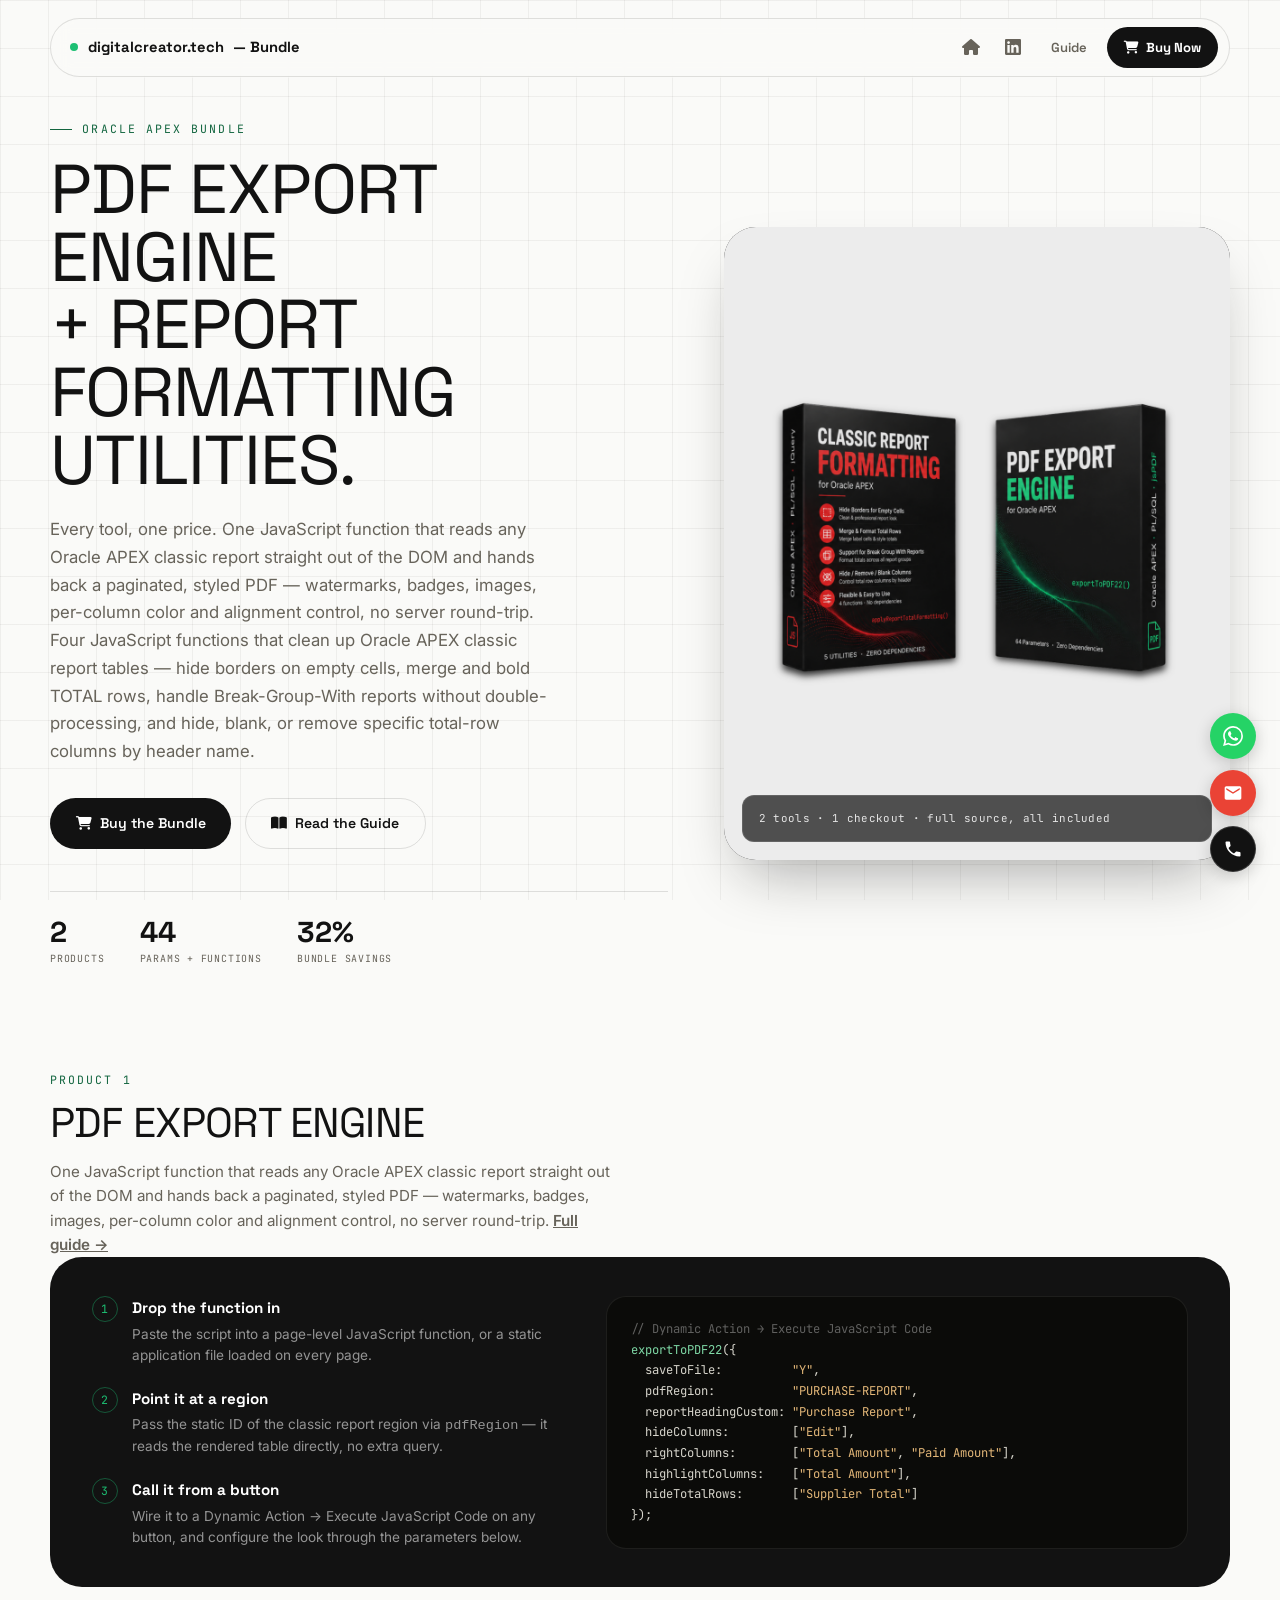
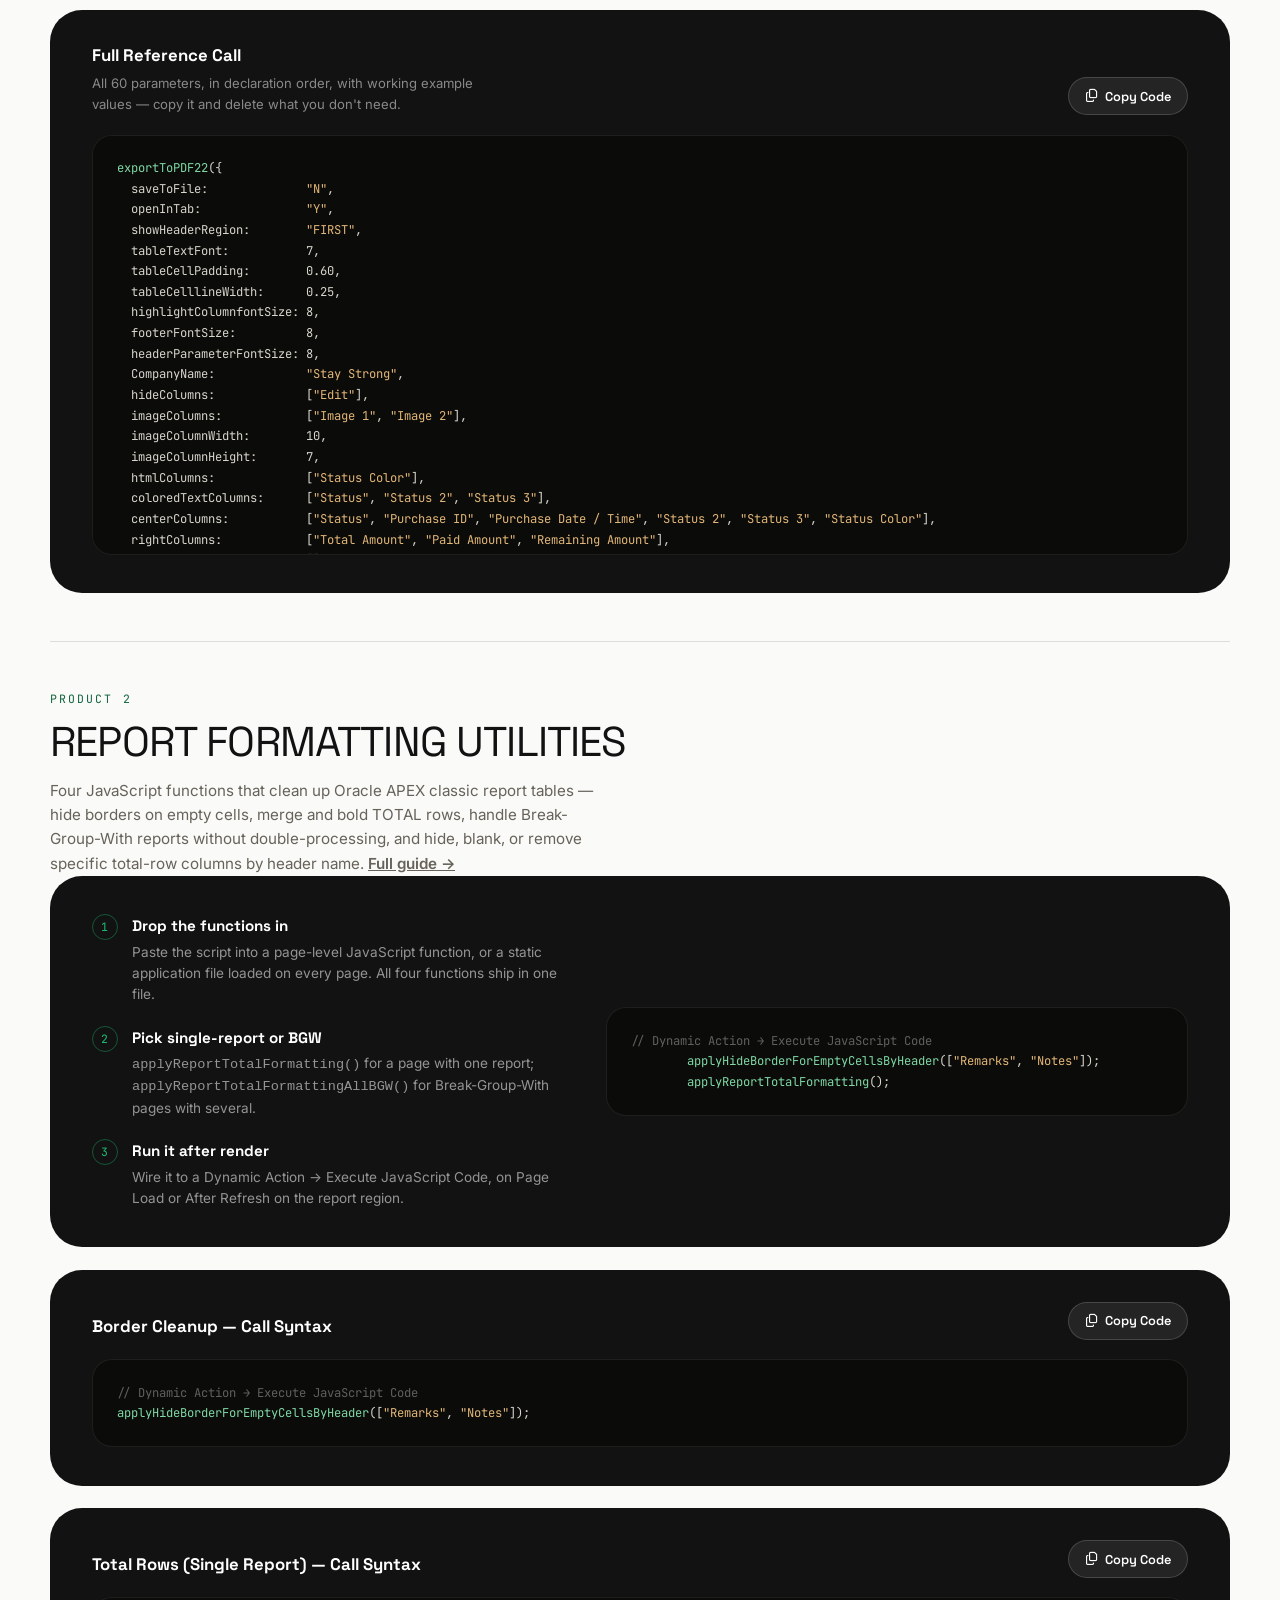
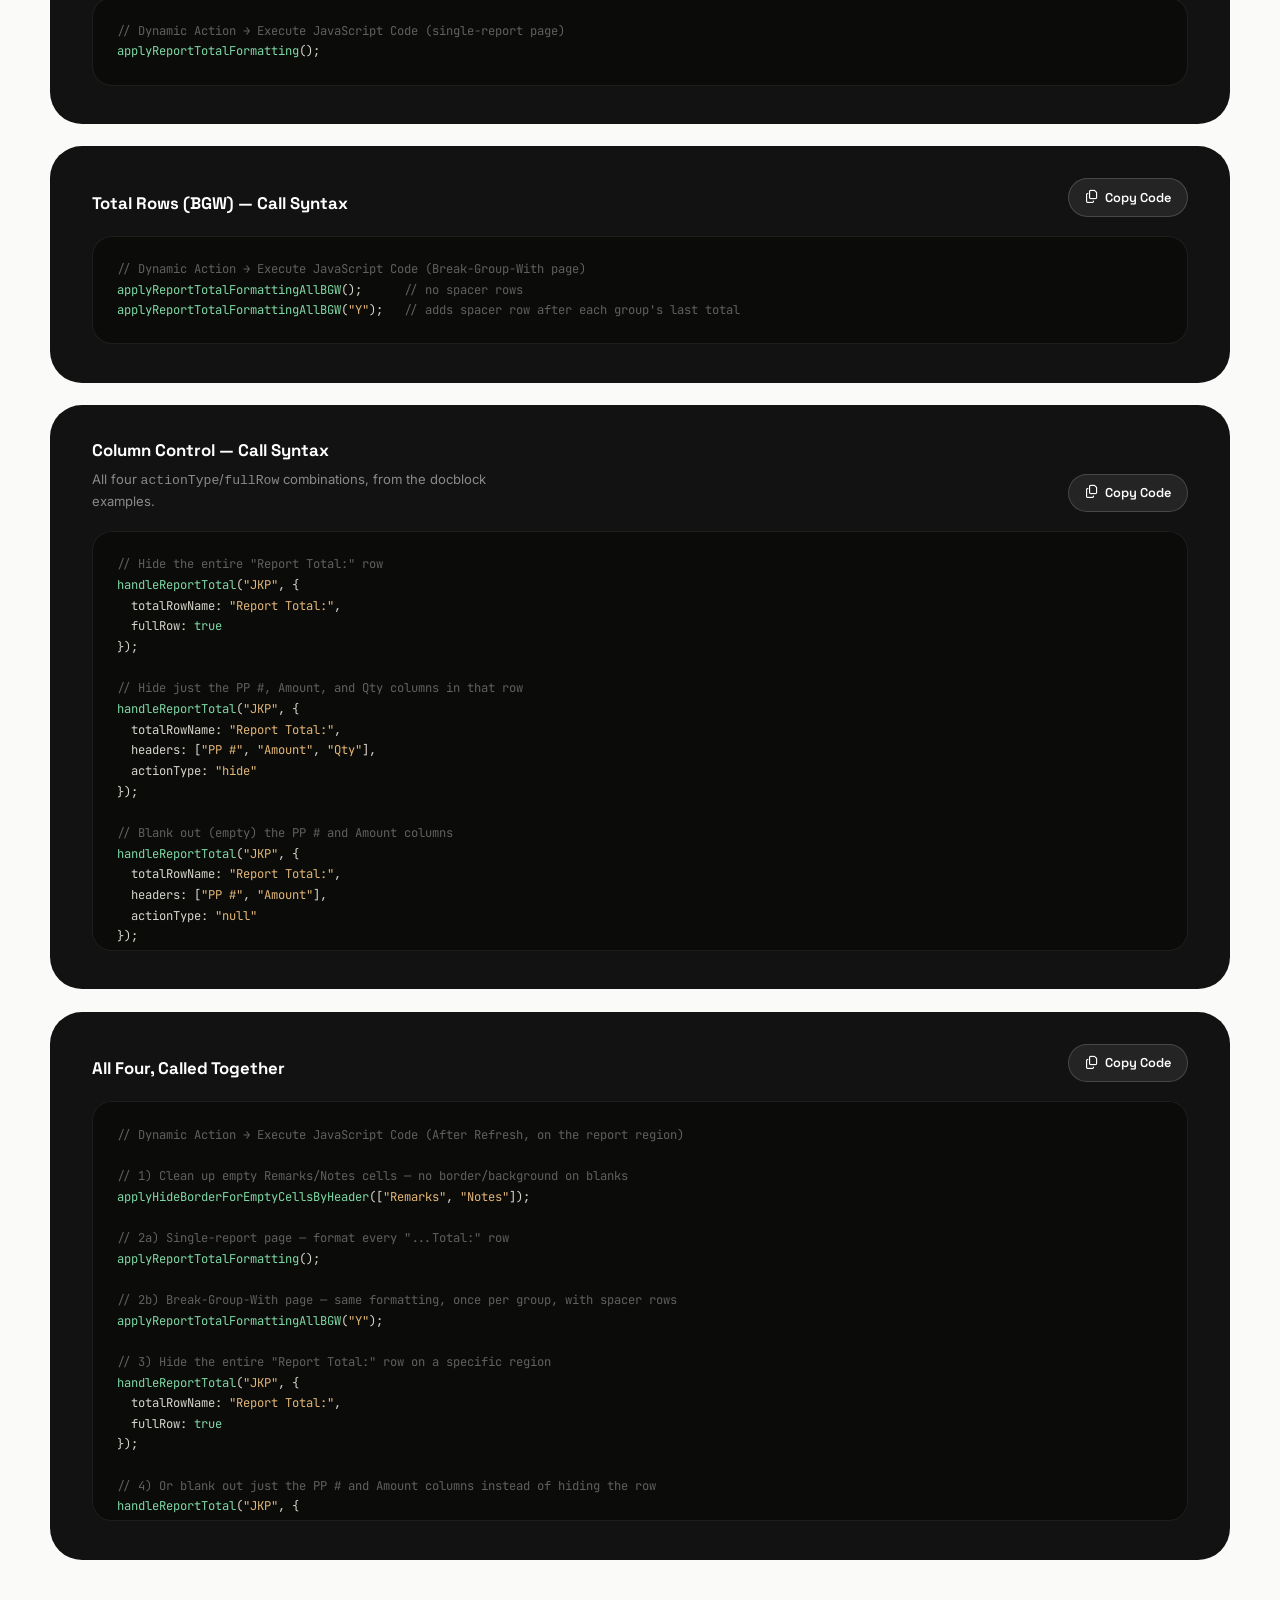
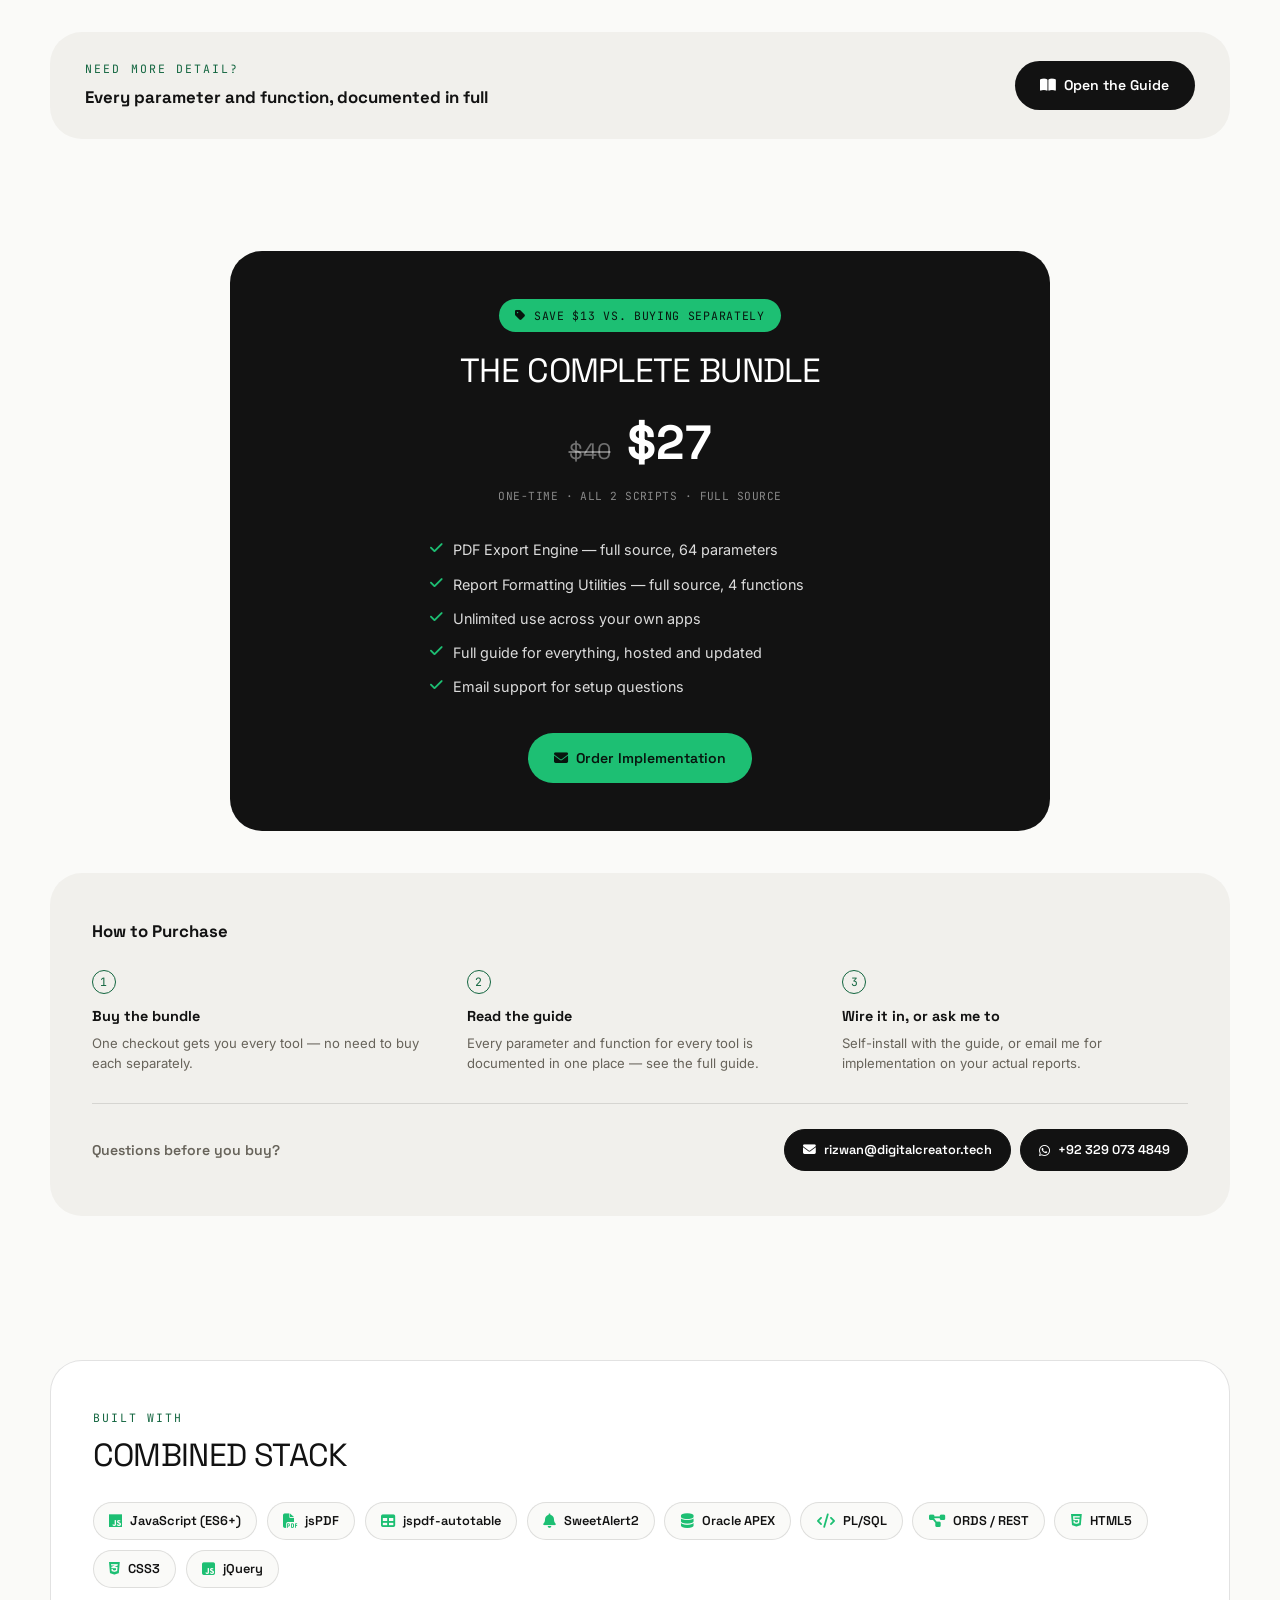
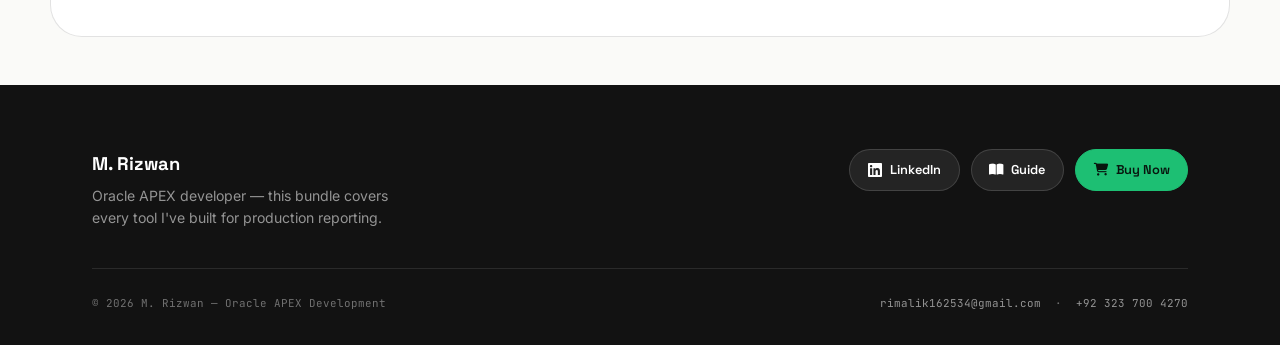
==== commit a63fa17b: "Add index2 and images" ====
--- a/bundle.html
+++ b/bundle.html
@@ -3,311 +3,30 @@
 <head>
 <meta charset="UTF-8">
 <meta name="viewport" content="width=device-width, initial-scale=1.0">
-<title>Bundle — PDF Export Engine + Report Formatting Utilities | Digital Creator</title>
-<meta name="description" content="Both Oracle APEX tools, one price — PDF export and report formatting utilities bundled together, save $19 vs buying separately.">
+<title id="pageTitle">Loading… | Digital Creator</title>
+<meta name="description" id="pageDesc" content="Oracle APEX tools by M. Rizwan.">
 <link rel="preconnect" href="https://fonts.googleapis.com">
 <link rel="preconnect" href="https://fonts.gstatic.com" crossorigin>
 <link href="https://fonts.googleapis.com/css2?family=Space+Grotesk:wght@400;500;600;700&family=Inter:wght@300;400;500;600;700&family=JetBrains+Mono:wght@400;500;600&display=swap" rel="stylesheet">
 <link rel="stylesheet" href="https://api.fontshare.com/v2/css?f[]=boxing@400&display=swap">
 <link rel="stylesheet" href="https://cdnjs.cloudflare.com/ajax/libs/font-awesome/6.5.1/css/all.min.css">
 <link rel="stylesheet" href="style.css">
+<style>
+/* ============ PAGE-SPECIFIC: bundle / product detail ============ */
+.hero{padding:7.5rem 2.5rem 2rem}
+.hero-grid{max-width:1180px;margin:0 auto;display:grid;grid-template-columns:1.1fr 0.9fr;gap:3.5rem;align-items:center}
+.hero-title{font-family:var(--headline);font-weight:400;font-size:clamp(2.6rem,5.4vw,4.4rem);line-height:0.98;letter-spacing:-0.015em;text-transform:uppercase}
+.hero-title em{font-style:normal;color:var(--accent-deep)}
+.hero-lede{font-family:var(--body);font-size:1.05rem;color:var(--ink-soft);max-width:46ch;margin-top:1.35rem;line-height:1.65}
+.hero-cta{display:flex;flex-wrap:wrap;gap:0.85rem;margin-top:2rem}
+.hero-stats{display:flex;gap:2.2rem;margin-top:2.6rem;padding-top:1.6rem;border-top:1px solid var(--line)}
+.hero-media{position:relative;border-radius:var(--r-lg);overflow:hidden;background:var(--dark);aspect-ratio:4/5;box-shadow:0 30px 60px -20px rgba(18,18,18,0.35)}
+.hero-media img{width:100%;height:100%;object-fit:cover;opacity:0.92}
+.hero-media-tag{position:absolute;left:1.1rem;bottom:1.1rem;right:1.1rem;background:rgba(18,18,18,0.72);backdrop-filter:blur(6px);border:1px solid rgba(255,255,255,0.12);border-radius:var(--r-sm);padding:0.85rem 1rem;font-family:var(--mono);font-size:0.68rem;color:rgba(255,255,255,0.85);letter-spacing:0.03em}
+.hero-media-tag b{color:var(--accent);font-weight:600}
+@media(max-width:900px){.hero-grid{grid-template-columns:1fr}.hero-media{max-width:420px;margin:0 auto;order:-1}.hero-stats{flex-wrap:wrap;gap:1.6rem}}
 
-<style>
-
-*,*::before,*::after{box-sizing:border-box;margin:0;padding:0}
-
-:root{
-  --cream:#FAFAF8;
-  --cream2:#F1F0EC;
-  --paper:#FFFFFF;
-  --ink:#121212;
-  --ink-soft:#67635A;
-  --ink-faint:#9B9689;
-  --line:rgba(18,18,18,0.12);
-  --line2:rgba(18,18,18,0.07);
-  --green:#1DBF73;
-  --green-deep:#12653F;
-  --green-dim:rgba(29,191,115,0.13);
-  --dark:#121212;
-  --dark2:#1C1C1C;
-  --r-lg:32px;
-  --r-md:20px;
-  --r-sm:12px;
-  --r-pill:999px;
-  --mono:'JetBrains Mono',monospace;
-  --display:'Space Grotesk',sans-serif;
-  --headline:'Boxing','Space Grotesk',Georgia,serif;
-  --body:'Inter',sans-serif;
-}
-
-html{scroll-behavior:smooth}
-
-body{background:var(--cream);color:var(--ink);font-family:var(--body);font-size:16px;line-height:1.6;overflow-x:hidden}
-
-::selection{background:var(--green);color:#fff}
-
-body::before{content:'';position:fixed;inset:0;background-image:linear-gradient(rgba(21,19,15,0.05) 1px,transparent 1px),linear-gradient(90deg,rgba(21,19,15,0.05) 1px,transparent 1px);background-size:48px 48px;pointer-events:none;z-index:0}
-
-a{color:inherit}
-
-img{max-width:100%;display:block}
-
-.wrap{max-width:1180px;margin:0 auto;padding:0 2.5rem}
-
-section{position:relative;z-index:1;padding:4.5rem 2.5rem}
-
-
-/* ============ TOP BAR (simple — not the full portfolio nav) ============ */
-.topbar{position:fixed;top:0;left:0;right:0;z-index:200;display:flex;justify-content:center;padding:1.1rem 1.5rem;pointer-events:none}
-
-.topbar-inner{pointer-events:auto;width:100%;max-width:1180px;display:flex;align-items:center;justify-content:space-between;background:rgba(250,250,248,0.82);backdrop-filter:blur(10px);border:1px solid var(--line);border-radius:var(--r-pill);padding:0.55rem 0.7rem 0.55rem 1.2rem}
-
-.tb-mark{display:flex;align-items:center;gap:0.6rem;font-family:var(--display);font-weight:700;font-size:0.92rem;text-decoration:none;color:var(--ink)}
-
-.tb-mark .dot{width:8px;height:8px;border-radius:50%;background:var(--green);animation:pulse 2s infinite}
-
-@keyframes pulse{0%,100%{opacity:1;transform:scale(1)}
-}
-.tb-links{display:flex;align-items:center;gap:0.4rem}
-
-.tb-li{width:36px;height:36px;border-radius:50%;display:flex;align-items:center;justify-content:center;color:var(--ink-soft);text-decoration:none;transition:background 0.2s,color 0.2s}
-
-.tb-li:hover{background:var(--cream2);color:var(--ink)}
-
-.tb-li svg{width:16px;height:16px;fill:currentColor}
-
-.tb-more{font-family:var(--display);font-weight:600;font-size:0.82rem;color:var(--ink-soft);text-decoration:none;padding:0.5rem 0.85rem;border-radius:var(--r-pill);transition:background 0.2s,color 0.2s;white-space:nowrap}
-
-.tb-more:hover{background:var(--cream2);color:var(--ink)}
-
-.tb-cv{font-family:var(--display);font-weight:700;font-size:0.82rem;color:#fff;background:var(--dark);padding:0.6rem 1.05rem;border-radius:var(--r-pill);text-decoration:none;display:flex;align-items:center;gap:0.45rem;white-space:nowrap;transition:background 0.2s}
-
-.tb-cv:hover{background:var(--green-deep)}
-
-@media(max-width:640px){.tb-more{display:none}
-.tb-mark span.full{display:none}
-
-.eyebrow{display:flex;align-items:center;gap:0.65rem;font-family:var(--mono);font-size:0.72rem;letter-spacing:0.18em;text-transform:uppercase;color:var(--green-deep);margin-bottom:1.1rem}
-
-.eyebrow::before{content:'';width:22px;height:1px;background:var(--green-deep)}
-
-.hero-title{font-family:var(--headline);font-weight:400;font-size:clamp(2.6rem,5.4vw,4.4rem);line-height:0.98;letter-spacing:-0.015em;text-transform:uppercase}
-
-.hero-title em{font-style:normal;color:var(--green-deep)}
-
-.hero-lede{font-family:var(--body);font-size:1.05rem;color:var(--ink-soft);max-width:46ch;margin-top:1.35rem;line-height:1.65}
-
-.hero-cta{display:flex;flex-wrap:wrap;gap:0.85rem;margin-top:2rem}
-
-.btn-primary{display:inline-flex;align-items:center;gap:0.5rem;font-family:var(--display);font-weight:600;font-size:0.88rem;color:#fff;background:var(--dark);padding:0.85rem 1.6rem;border-radius:var(--r-pill);text-decoration:none;border:none;cursor:pointer;transition:background 0.2s,transform 0.2s}
-
-.btn-primary:hover{background:var(--green-deep);transform:translateY(-2px)}
-
-.btn-outline{display:inline-flex;align-items:center;gap:0.5rem;font-family:var(--display);font-weight:600;font-size:0.88rem;color:var(--ink);background:transparent;padding:0.85rem 1.6rem;border-radius:var(--r-pill);text-decoration:none;border:1.5px solid var(--line);transition:border-color 0.2s,transform 0.2s}
-
-.btn-outline:hover{border-color:var(--ink);transform:translateY(-2px)}
-
-.hero-stats{display:flex;gap:2.2rem;margin-top:2.6rem;padding-top:1.6rem;border-top:1px solid var(--line)}
-
-.stat-number{font-family:var(--display);font-size:1.8rem;font-weight:700;line-height:1}
-
-.stat-label{font-family:var(--mono);font-size:0.62rem;color:var(--ink-soft);letter-spacing:0.08em;text-transform:uppercase;margin-top:0.3rem}
-.hero-stats{flex-wrap:wrap;gap:1.6rem}
-}
-
-/* ============ SECTION HEADS ============ */
-.section-label{font-family:var(--mono);font-size:0.72rem;color:var(--green-deep);letter-spacing:0.18em;text-transform:uppercase;margin-bottom:0.7rem;display:flex;align-items:center;gap:0.65rem}
-
-.section-title{font-family:var(--headline);font-size:clamp(1.9rem,4vw,2.6rem);font-weight:400;letter-spacing:-0.02em;line-height:1.08;text-transform:uppercase}
-
-.section-sub{font-family:var(--body);font-size:0.95rem;color:var(--ink-soft);max-width:56ch;margin-top:0.9rem;line-height:1.6}
-
-.qs-code{background:#0B0B09;border:1px solid rgba(255,255,255,0.08);border-radius:var(--r-md);padding:1.4rem 1.5rem;overflow-x:auto}
-
-.qs-code pre{font-family:var(--mono);font-size:0.76rem;line-height:1.7;color:#D7D5CC;white-space:pre}
-
-.qs-code .k{color:#7FD9A6}
-
-.qs-code .s{color:#E3B778}
-
-.qs-code .c{color:rgba(255,255,255,0.35)}
-
-.laptop-body{background:#1b1b1b;border:1px solid #2a2a2a;border-radius:18px 18px 6px 6px;padding:0.9rem 0.9rem 0.6rem;box-shadow:0 40px 70px -30px rgba(18,18,18,0.35)}
-
-.qs-full{background:var(--dark);border-radius:var(--r-lg);padding:2rem 2.6rem 2.4rem;margin-top:1.4rem}
-
-.qs-full-head{display:flex;justify-content:space-between;align-items:flex-end;gap:1.5rem;margin-bottom:1.2rem;flex-wrap:wrap}
-
-.qs-full-title{font-family:var(--display);font-weight:700;font-size:1.05rem;color:#fff}
-
-.qs-full-sub{font-family:var(--body);font-size:0.82rem;color:rgba(255,255,255,0.5);margin-top:0.3rem;max-width:52ch}
-
-.copy-btn{display:inline-flex;align-items:center;gap:0.5rem;font-family:var(--display);font-weight:600;font-size:0.8rem;color:#fff;background:rgba(255,255,255,0.08);border:1px solid rgba(255,255,255,0.16);padding:0.6rem 1.05rem;border-radius:var(--r-pill);cursor:pointer;transition:background 0.2s,border-color 0.2s;white-space:nowrap}
-
-.copy-btn:hover{background:rgba(255,255,255,0.16)}
-
-.copy-btn.copied{background:var(--green);border-color:var(--green);color:#08150E}
-
-.qs-code-full{max-height:420px;overflow-y:auto}
-
-.qs-code-full::-webkit-scrollbar{width:8px}
-
-.qs-code-full::-webkit-scrollbar-thumb{background:rgba(255,255,255,0.15);border-radius:4px}
-
-.acc-item-body{max-height:0;overflow:hidden;transition:max-height 0.35s ease,padding-top 0.35s ease;font-size:0.83rem;color:var(--ink-soft);line-height:1.6}
-
-.acc-item.active .acc-item-body{max-height:260px;padding-top:0.65rem}
-
-.tool-chip{display:inline-flex;align-items:center;gap:0.5rem;font-family:var(--display);font-size:0.8rem;font-weight:600;color:var(--ink);background:var(--cream);border:1px solid var(--line);padding:0.5rem 0.95rem;border-radius:var(--r-pill);transition:border-color 0.2s,transform 0.2s}
-
-.tool-chip:hover{border-color:var(--green);transform:translateY(-2px)}
-
-.tool-chip i{color:var(--green);font-size:0.9rem}
-
-.tool-row{display:flex;flex-wrap:wrap;gap:0.6rem;margin-top:1.8rem}
-
-
-/* ============ PRICING ============ */
-.price-grid{display:grid;grid-template-columns:1fr 1fr;gap:1.6rem;max-width:1180px;margin:2.6rem auto 0}
-
-.price-card{background:var(--paper);border:1px solid var(--line);border-radius:var(--r-lg);padding:2.4rem 2.2rem;display:flex;flex-direction:column}
-
-.price-card-featured{background:var(--dark);border-color:transparent;color:#fff}
-
-.price-badge{display:inline-block;align-self:flex-start;font-family:var(--mono);font-size:0.68rem;letter-spacing:0.08em;text-transform:uppercase;color:var(--green-deep);background:var(--green-dim);padding:0.35rem 0.75rem;border-radius:var(--r-pill);margin-bottom:1.2rem}
-
-.price-badge.featured{color:#08150E;background:var(--green)}
-
-.price-amount{font-family:var(--display);font-weight:700;font-size:2.6rem;line-height:1;margin-bottom:0.9rem}
-
-.price-amount span{font-family:var(--body);font-weight:400;font-size:0.85rem;color:var(--ink-faint);margin-left:0.5rem}
-
-.price-card-featured .price-amount span{color:rgba(255,255,255,0.5)}
-
-.price-desc{font-family:var(--body);font-size:0.88rem;color:var(--ink-soft);line-height:1.6;margin-bottom:1.5rem}
-
-.price-card-featured .price-desc{color:rgba(255,255,255,0.65)}
-
-.price-list{list-style:none;display:flex;flex-direction:column;gap:0.7rem;margin-bottom:1.8rem;flex:1}
-
-.price-list li{display:flex;align-items:flex-start;gap:0.6rem;font-family:var(--body);font-size:0.85rem;line-height:1.5}
-
-.price-list li i{color:var(--green);font-size:0.78rem;margin-top:0.25rem;flex-shrink:0}
-
-.price-cta{width:100%;justify-content:center}
-
-.price-card-featured .price-cta{background:var(--green);color:#08150E}
-
-.price-card-featured .price-cta:hover{background:#22d17f}
-
-@media(max-width:800px){.price-grid{grid-template-columns:1fr}
-}
-
-.purchase-guide{max-width:1180px;margin:2.6rem auto 0;background:var(--cream2);border-radius:var(--r-lg);padding:2.8rem 2.6rem}
-
-.pg-title{font-family:var(--display);font-weight:700;font-size:1.05rem;margin-bottom:1.6rem}
-
-.pg-steps{display:grid;grid-template-columns:repeat(3,1fr);gap:1.8rem;padding-bottom:1.8rem;border-bottom:1px solid var(--line)}
-
-.pg-step-n{font-family:var(--mono);font-size:0.72rem;color:var(--green-deep);border:1px solid var(--green-deep);width:24px;height:24px;border-radius:50%;display:flex;align-items:center;justify-content:center;margin-bottom:0.7rem}
-
-.pg-step-t{font-family:var(--display);font-weight:700;font-size:0.9rem;margin-bottom:0.3rem}
-
-.pg-step-d{font-family:var(--body);font-size:0.82rem;color:var(--ink-soft);line-height:1.55}
-
-.pg-contact{display:flex;justify-content:space-between;align-items:center;flex-wrap:wrap;gap:1rem;padding-top:1.6rem}
-
-.pg-contact-t{font-family:var(--display);font-weight:600;font-size:0.88rem;color:var(--ink-soft)}
-
-.pg-contact-row{display:flex;flex-wrap:wrap;gap:0.6rem}
-
-.footer-pill.dark{background:var(--dark);color:#fff;border:1px solid var(--dark)}
-
-.footer-pill.dark:hover{background:var(--green-deep);border-color:var(--green-deep)}
-
-@media(max-width:700px){.pg-steps{grid-template-columns:1fr}
-}
-
-/* ============ FOOTER (simple, no form) ============ */
-footer{background:var(--dark);color:#fff;position:relative;z-index:1;margin-top:2.5rem}
-
-.footer-inner{max-width:1180px;margin:0 auto;padding:4rem 2.6rem 2.2rem}
-
-.footer-top{display:flex;flex-wrap:wrap;justify-content:space-between;align-items:flex-start;gap:2rem;padding-bottom:2.4rem;border-bottom:1px solid rgba(255,255,255,0.1)}
-
-.footer-name{font-family:var(--display);font-weight:700;font-size:1.15rem}
-
-.footer-tag{font-family:var(--body);font-size:0.88rem;color:rgba(255,255,255,0.55);margin-top:0.4rem;max-width:34ch}
-
-.footer-actions{display:flex;flex-wrap:wrap;gap:0.7rem}
-
-.footer-pill{font-family:var(--display);font-size:0.8rem;font-weight:600;color:#fff;background:rgba(255,255,255,0.08);border:1px solid rgba(255,255,255,0.14);padding:0.6rem 1.1rem;border-radius:var(--r-pill);text-decoration:none;transition:background 0.2s,border-color 0.2s;display:inline-flex;align-items:center;gap:0.5rem}
-
-.footer-pill:hover{background:rgba(255,255,255,0.14)}
-
-.footer-pill.green{background:var(--green);color:#08150E;border-color:var(--green)}
-
-.footer-pill.green:hover{background:#22d17f}
-
-.footer-bottom{display:flex;justify-content:space-between;align-items:center;padding-top:1.6rem;flex-wrap:wrap;gap:0.8rem;font-family:var(--mono);font-size:0.68rem;color:rgba(255,255,255,0.4)}
-
-.footer-bottom a{color:rgba(255,255,255,0.55);text-decoration:none}
-
-.footer-bottom a:hover{color:var(--green)}
-
-
-/* ============ FLOATING CONTACT ============ */
-.float-contact{position:fixed;bottom:1.75rem;right:1.5rem;z-index:400;display:flex;flex-direction:column;align-items:center;gap:0.65rem}
-
-.float-btn{width:46px;height:46px;border-radius:50%;display:flex;align-items:center;justify-content:center;text-decoration:none;box-shadow:0 4px 16px rgba(0,0,0,0.18);transition:transform 0.25s cubic-bezier(0.34,1.56,0.64,1),box-shadow 0.25s ease,opacity 0.3s ease;opacity:0;transform:translateY(20px) scale(0.8)}
-
-.float-btn.ready{opacity:1;transform:translateY(0) scale(1)}
-
-.float-btn:hover{transform:translateY(-3px) scale(1.12);box-shadow:0 8px 28px rgba(0,0,0,0.25)}
-
-.float-btn svg{width:20px;height:20px;fill:white;flex-shrink:0}
-
-.float-btn.wa{background:#25D366;transition-delay:0.05s}
-
-.float-btn.em{background:#EA4335;transition-delay:0.1s}
-
-.float-btn.ph{background:var(--dark);border:1px solid rgba(255,255,255,0.15);transition-delay:0.15s}
-
-.float-tooltip{position:absolute;right:54px;background:var(--dark);color:#fff;font-family:var(--mono);font-size:0.65rem;letter-spacing:0.06em;white-space:nowrap;padding:0.3rem 0.7rem;border-radius:6px;opacity:0;pointer-events:none;transition:opacity 0.2s}
-
-.float-btn:hover .float-tooltip{opacity:1}
-
-
-/* ============ REVEAL ============ */
-.reveal{opacity:0;transform:translateY(18px);transition:opacity 0.6s ease,transform 0.6s ease}
-
-.reveal.visible{opacity:1;transform:translateY(0)}
-
-/* ============ BUNDLE-SPECIFIC ============ */
-.hero{padding:8rem 2.5rem 2rem;text-align:center}
-.hero-title{max-width:820px;margin:0 auto}
-.hero-lede{max-width:56ch;margin:1.3rem auto 0}
-.hero-cta{justify-content:center}
-.hero-stats{justify-content:center}
 .savings-badge{display:inline-flex;align-items:center;gap:0.5rem;font-family:var(--mono);font-size:0.72rem;letter-spacing:0.06em;text-transform:uppercase;color:#08150E;background:var(--green);padding:0.45rem 1rem;border-radius:var(--r-pill);margin-bottom:1.3rem}
-
-.bundle-products{max-width:1180px;margin:3rem auto 0;display:grid;grid-template-columns:1fr 1fr;gap:1.8rem}
-.bp-card{background:var(--paper);border:1px solid var(--line);border-radius:var(--r-lg);overflow:hidden;display:flex;flex-direction:column}
-.bp-media{aspect-ratio:16/10;background:var(--dark);overflow:hidden}
-.bp-media img{width:100%;height:100%;object-fit:cover;opacity:0.94}
-.bp-body{padding:1.6rem 1.7rem 1.8rem;display:flex;flex-direction:column;flex:1}
-.bp-eyebrow{font-family:var(--mono);font-size:0.68rem;letter-spacing:0.08em;text-transform:uppercase;color:var(--green-deep);margin-bottom:0.5rem}
-.bp-title{font-family:var(--display);font-weight:700;font-size:1.25rem;margin-bottom:0.6rem}
-.bp-desc{font-family:var(--body);font-size:0.87rem;color:var(--ink-soft);line-height:1.6;margin-bottom:1.2rem}
-.bp-code{margin-bottom:1.2rem}
-.bp-links{display:flex;gap:0.6rem;margin-top:auto;flex-wrap:wrap}
-.bp-link{flex:1;min-width:140px;display:inline-flex;align-items:center;justify-content:center;gap:0.45rem;font-family:var(--display);font-weight:600;font-size:0.8rem;padding:0.7rem 1rem;border-radius:var(--r-pill);text-decoration:none;transition:background 0.2s,border-color 0.2s}
-.bp-link.solid{background:var(--dark);color:#fff}
-.bp-link.solid:hover{background:var(--green-deep)}
-.bp-link.outline{background:transparent;color:var(--ink);border:1.5px solid var(--line)}
-.bp-link.outline:hover{border-color:var(--ink)}
-@media(max-width:800px){.bundle-products{grid-template-columns:1fr}}
-
 .bundle-pricing{max-width:820px;margin:2.5rem auto 0;background:var(--dark);border-radius:var(--r-lg);padding:3rem 2.8rem;color:#fff;text-align:center}
 .bp-price-row{display:flex;align-items:baseline;justify-content:center;gap:1rem;margin:1rem 0 0.4rem;flex-wrap:wrap}
 .bp-old-price{font-family:var(--display);font-size:1.4rem;color:rgba(255,255,255,0.4);text-decoration:line-through}
@@ -322,335 +41,83 @@
 .bundle-cta-row .btn-outline.dark{color:#fff;border-color:rgba(255,255,255,0.25)}
 .bundle-cta-row .btn-outline.dark:hover{border-color:#fff}
 
+.product-quickstart-head{max-width:1180px;margin:0 auto}
+#tech{max-width:1180px;margin:0 auto 3rem;padding:3rem 2.6rem;background:var(--paper);border:1px solid var(--line);border-radius:var(--r-lg)}
+.guide-callout{max-width:1180px;margin:0 auto;display:flex;align-items:center;justify-content:space-between;flex-wrap:wrap;gap:1.2rem;background:var(--cream2);border-radius:var(--r-lg);padding:1.8rem 2.2rem}
+
 @media(max-width:640px){
   section{padding:3rem 1.25rem}
   .hero{padding:7rem 1.25rem 1.5rem}
   .bundle-pricing{padding:2.3rem 1.5rem}
 }
-
 </style>
 </head>
 <body>
 
-<!-- ============ TOP BAR ============ -->
 <div class="topbar">
   <div class="topbar-inner">
-    <a href="index.html" class="tb-mark"><span class="dot"></span>digitalcreator.tech <span class="full">— Bundle</span></a>
+    <a href="index.html" class="tb-mark"><span class="dot"></span>digitalcreator.tech <span class="full" id="tbSuffix">— Bundle</span></a>
     <div class="tb-links">
       <a href="index.html" class="tb-li" aria-label="Home"><i class="fa-solid fa-house"></i></a>
       <a href="https://linkedin.com/in/rizwan0626" target="_blank" class="tb-li" aria-label="LinkedIn"><svg viewBox="0 0 24 24"><path d="M20.447 20.452h-3.554v-5.569c0-1.328-.027-3.037-1.852-3.037-1.853 0-2.136 1.445-2.136 2.939v5.667H9.351V9h3.414v1.561h.046c.477-.9 1.637-1.85 3.37-1.85 3.601 0 4.267 2.37 4.267 5.455v6.286zM5.337 7.433c-1.144 0-2.063-.926-2.063-2.065 0-1.138.92-2.063 2.063-2.063 1.14 0 2.064.925 2.064 2.063 0 1.139-.925 2.065-2.064 2.065zm1.782 13.019H3.555V9h3.564v11.452zM22.225 0H1.771C.792 0 0 .774 0 1.729v20.542C0 23.227.792 24 1.771 24h20.451C23.2 24 24 23.227 24 22.271V1.729C24 .774 23.2 0 22.222 0h.003z"/></svg></a>
-      <a href="guide.html" class="tb-more">Guide</a>
+      <a href="guide.html" id="tbGuideLink" class="tb-more">Guide</a>
       <a href="#pricing" class="tb-cv"><i class="fa-solid fa-cart-shopping"></i> Buy Now</a>
     </div>
   </div>
 </div>
 
-
-<!-- ============ HERO ============ -->
 <div id="top" class="hero">
-  <div class="eyebrow reveal" style="justify-content:center">Oracle APEX Bundle</div>
-  <h1 class="hero-title reveal">PDF Export Engine<br>+ Report Formatting<em>.</em></h1>
-  <p class="hero-lede reveal">Both tools, one price. Export any classic report to a styled PDF, and clean up borders, TOTAL rows, and Break-Group-With formatting — everything you need for production-ready APEX reporting.</p>
-  <div class="hero-cta reveal">
-    <a href="#pricing" class="btn-primary"><i class="fa-solid fa-cart-shopping"></i> Buy the Bundle</a>
-    <a href="guide.html" class="btn-outline"><i class="fa-solid fa-book-open"></i> Read the Guide</a>
-  </div>
-  <div class="hero-stats reveal">
-    <div><div class="stat-number">2</div><div class="stat-label">Products</div></div>
-    <div><div class="stat-number">68</div><div class="stat-label">Params + Functions</div></div>
-    <div><div class="stat-number">33%</div><div class="stat-label">Bundle Savings</div></div>
+  <div class="hero-grid">
+    <div>
+      <div class="eyebrow reveal" id="heroEyebrow"></div>
+      <h1 class="hero-title reveal" id="heroTitle"></h1>
+      <p class="hero-lede reveal" id="heroLede"></p>
+      <div class="hero-cta reveal">
+        <a href="#pricing" class="btn-primary"><i class="fa-solid fa-cart-shopping"></i> <span id="ctaBuyLabel">Buy Now</span></a>
+        <a href="guide.html" id="ctaGuideLink" class="btn-outline"><i class="fa-solid fa-book-open"></i> Read the Guide</a>
+      </div>
+      <div class="hero-stats reveal" id="heroStats"></div>
+    </div>
+    <div class="hero-media reveal">
+      <img id="heroImg" src="" alt="" loading="lazy" onerror="this.src='https://i.ibb.co/JfbkpdN/Thumbnail.png'">
+      <div class="hero-media-tag" id="heroTag"></div>
+    </div>
   </div>
 </div>
 
+<section id="productContent"></section>
 
-<!-- ============ PDF EXPORT ENGINE — QUICK START ============ -->
-<section id="pdf-product">
-  <div class="section-label reveal">Product 1</div>
-  <h2 class="section-title reveal">PDF Export Engine</h2>
-  <p class="section-sub reveal">One JavaScript function that turns any classic report into a styled, paginated PDF. <a href="guide.html#grp-output" style="color:var(--green-deep);font-weight:600">Full guide →</a></p>
-  <div class="qs-card">
-    <div class="qs-steps">
-      <div class="qs-step reveal">
-        <div class="qs-step-n">1</div>
-        <div>
-          <div class="qs-step-t">Drop the function in</div>
-          <div class="qs-step-d">Paste the script into a page-level JavaScript function, or a static application file loaded on every page.</div>
-        </div>
-      </div>
-      <div class="qs-step reveal">
-        <div class="qs-step-n">2</div>
-        <div>
-          <div class="qs-step-t">Point it at a region</div>
-          <div class="qs-step-d">Pass the static ID of the classic report region via <code>pdfRegion</code> — it reads the rendered table directly, no extra query.</div>
-        </div>
-      </div>
-      <div class="qs-step reveal">
-        <div class="qs-step-n">3</div>
-        <div>
-          <div class="qs-step-t">Call it from a button</div>
-          <div class="qs-step-d">Wire it to a Dynamic Action → Execute JavaScript Code on any button, and configure the look through the parameters below.</div>
-        </div>
-      </div>
-    </div>
-    <div class="qs-code reveal">
-      <pre><span class="c">// Dynamic Action → Execute JavaScript Code</span>
-<span class="k">exportToPDF22</span>({
-  saveToFile:          <span class="s">"Y"</span>,
-  pdfRegion:           <span class="s">"PURCHASE-REPORT"</span>,
-  reportHeadingCustom: <span class="s">"Purchase Report"</span>,
-  hideColumns:         [<span class="s">"Edit"</span>],
-  rightColumns:        [<span class="s">"Total Amount"</span>, <span class="s">"Paid Amount"</span>],
-  highlightColumns:    [<span class="s">"Total Amount"</span>],
-  hideTotalRows:       [<span class="s">"Supplier Total"</span>]
-});</pre>
-    </div>
-  </div>
-
-  <div class="qs-full reveal">
-    <div class="qs-full-head">
-      <div>
-        <div class="qs-full-title">Full Reference Call</div>
-        <div class="qs-full-sub">All 60 parameters, in declaration order, with working example values — copy it and delete what you don't need.</div>
-      </div>
-      <button class="copy-btn" id="copyFullCall_pdf" type="button"><i class="fa-regular fa-copy"></i> <span>Copy Code</span></button>
-    </div>
-    <div class="qs-code qs-code-full">
-      <pre id="fullCallCode_pdf"><span class="k">exportToPDF22</span>({
-  saveToFile:              <span class="s">"N"</span>,
-  openInTab:               <span class="s">"Y"</span>,
-  showHeaderRegion:        <span class="s">"FIRST"</span>,
-  tableTextFont:           7,
-  tableCellPadding:        0.60,
-  tableCelllineWidth:      0.25,
-  highlightColumnfontSize: 8,
-  footerFontSize:          8,
-  headerParameterFontSize: 8,
-  CompanyName:             <span class="s">"Stay Strong"</span>,
-  hideColumns:             [<span class="s">"Edit"</span>],
-  imageColumns:            [<span class="s">"Image 1"</span>, <span class="s">"Image 2"</span>],
-  imageColumnWidth:        10,
-  imageColumnHeight:       7,
-  htmlColumns:             [<span class="s">"Status Color"</span>],
-  coloredTextColumns:      [<span class="s">"Status"</span>, <span class="s">"Status 2"</span>, <span class="s">"Status 3"</span>],
-  centerColumns:           [<span class="s">"Status"</span>, <span class="s">"Purchase ID"</span>, <span class="s">"Purchase Date / Time"</span>, <span class="s">"Status 2"</span>, <span class="s">"Status 3"</span>, <span class="s">"Status Color"</span>],
-  rightColumns:            [<span class="s">"Total Amount"</span>, <span class="s">"Paid Amount"</span>, <span class="s">"Remaining Amount"</span>],
-  wrapColumns:             [],
-  wrapColumnWidth:         15,
-  autoFitColumns:          [<span class="s">"Category Name"</span>, <span class="s">"Supplier"</span>],
-  boldColumns:             [<span class="s">"Purchase ID"</span>],
-  hideTotalRows:           [],
-  footerMode:              <span class="s">"LAST"</span>,
-  noBorderIfEmptyCols:     [<span class="s">"Supplier"</span>, <span class="s">"Dated"</span>],
-  headerSlots:             [null, <span class="s">"From: "</span> + apexGetValue(<span class="s">"P12_FROM_DATE"</span>) + <span class="s">"  To: "</span> + apexGetValue(<span class="s">"P12_TO_DATE"</span>), null],
-  lineUnderHeader:         <span class="s">"N"</span>,
-  pdfOrientation:          <span class="s">"landscape"</span>,
-  pdfUnit:                 <span class="s">"mm"</span>,
-  pdfFormat:               <span class="s">"a4"</span>,
-  pdfRegion:               <span class="s">"DOWNLOAD-PDF"</span>,
-  reportHeadingCustom:     <span class="s">"Purchase Report"</span>,
-  logoUrl:                 <span class="s">"https://i.ibb.co/rfNnwsqK/gym-logo-template.png"</span>,
-  logoWidth:               13,
-  logoHeight:              13,
-  showLogo:                <span class="s">"N"</span>,
-  showWatermark:           <span class="s">"I"</span>,
-  watermarkImage:          <span class="s">"https://i.ibb.co/rfNnwsqK/gym-logo-template.png"</span>,
-  watermarkText:           <span class="s">"Stay Strong"</span>,
-  watermarkOpacity:        0.10,
-  watermarkSize:           100,
-  softwareCreditDisplay:   <span class="s">"Y"</span>,
-  softwareCredit:          <span class="s">"Software Created By: M. RIZWAN - 03237004270"</span>,
-  showCustomTopRight:      <span class="s">"N"</span>,
-  customTopRightText:      <span class="s">"Rizwan"</span>,
-  tableLineColor:          [0, 191, 29],
-  tableTextColor:          [62, 3, 110],
-  headerFillColor:         [223, 255, 227],
-  headerTextColor:         [3, 101, 110],
-  alternateRowColor:       [255, 255, 255],
-  highlightRowColor:       [255, 59, 194],
-  boldTextFillColor:       [204, 229, 255],
-  boldTextColor:           0,
-  companyNameColor:        [255, 59, 194],
-  headerSlotColor:         [255, 59, 59],
-  pageInfoColor:           [3, 117, 140],
-  topRightTextColor:       [7, 56, 219],
-  footerColor:             [7, 56, 219],
-  softwareCreditColor:     [7, 56, 219],
-  watermarkColor:          [120, 120, 120],
-});</pre>
-    </div>
-  </div>
-</section>
-
-<!-- ============ REPORT FORMATTING UTILITIES — QUICK START ============ -->
-<section id="rpt-product">
-  <div class="section-label reveal">Product 2</div>
-  <h2 class="section-title reveal">Report Formatting Utilities</h2>
-  <p class="section-sub reveal">Four functions for classic reports — border cleanup, TOTAL rows, BGW support, and column control. <a href="guide.html#rpt-cleanup" style="color:var(--green-deep);font-weight:600">Full guide →</a></p>
-  <div class="qs-card">
-
-    <div class="qs-steps">
-      <div class="qs-step reveal">
-        <div class="qs-step-n">1</div>
-        <div>
-          <div class="qs-step-t">Drop the functions in</div>
-          <div class="qs-step-d">Paste the script into a page-level JavaScript function, or a static application file loaded on every page. All four functions ship in one file.</div>
-        </div>
-      </div>
-      <div class="qs-step reveal">
-        <div class="qs-step-n">2</div>
-        <div>
-          <div class="qs-step-t">Pick single-report or BGW</div>
-          <div class="qs-step-d"><code>applyReportTotalFormatting()</code> for a page with one report; <code>applyReportTotalFormattingAllBGW()</code> for Break-Group-With pages with several.</div>
-        </div>
-      </div>
-      <div class="qs-step reveal">
-        <div class="qs-step-n">3</div>
-        <div>
-          <div class="qs-step-t">Run it after render</div>
-          <div class="qs-step-d">Wire it to a Dynamic Action → Execute JavaScript Code, on Page Load or After Refresh on the report region.</div>
-        </div>
-      </div>
-    </div>
-    <div class="qs-code reveal">
-      <pre><span class="c">// Dynamic Action → Execute JavaScript Code</span>
-<span class="k">applyHideBorderForEmptyCellsByHeader</span>([<span class="s">"Remarks"</span>, <span class="s">"Notes"</span>]);
-<span class="k">applyReportTotalFormatting</span>();</pre>
-    </div>
-  </div>
-  <div class="qs-full reveal" style="margin-top:1.4rem">
-    <div class="qs-full-head">
-      <div>
-        <div class="qs-full-title">All Four, Called Together</div>
-        <div class="qs-full-sub">A realistic Dynamic Action combining cleanup, single-report totals, BGW totals, and column-level control.</div>
-      </div>
-      <button class="copy-btn" id="copyFullCall_rpt" type="button"><i class="fa-regular fa-copy"></i> <span>Copy Code</span></button>
-    </div>
-    <div class="qs-code qs-code-full">
-      <pre id="fullCallCode_rpt"><span class="c">// Dynamic Action → Execute JavaScript Code (After Refresh, on the report region)</span>
-
-<span class="c">// 1) Clean up empty Remarks/Notes cells — no border/background on blanks</span>
-<span class="k">applyHideBorderForEmptyCellsByHeader</span>([<span class="s">"Remarks"</span>, <span class="s">"Notes"</span>]);
-
-<span class="c">// 2a) Single-report page — format every "...Total:" row</span>
-<span class="k">applyReportTotalFormatting</span>();
-
-<span class="c">// 2b) Break-Group-With page — same formatting, once per group, with spacer rows</span>
-<span class="k">applyReportTotalFormattingAllBGW</span>(<span class="s">"Y"</span>);
-
-<span class="c">// 3) Hide the entire "Report Total:" row on a specific region</span>
-<span class="k">handleReportTotal</span>(<span class="s">"JKP"</span>, {
-  totalRowName: <span class="s">"Report Total:"</span>,
-  fullRow: <span class="k">true</span>
-});
-
-<span class="c">// 4) Or blank out just the PP # and Amount columns instead of hiding the row</span>
-<span class="k">handleReportTotal</span>(<span class="s">"JKP"</span>, {
-  totalRowName: <span class="s">"Report Total:"</span>,
-  headers: [<span class="s">"PP #"</span>, <span class="s">"Amount"</span>],
-  actionType: <span class="s">"null"</span>
-});</pre>
-    </div>
-  </div>
-</section>
-
-<!-- ============ GUIDE CALLOUT ============ -->
 <section style="padding-top:0;padding-bottom:0">
-  <div style="max-width:1180px;margin:0 auto;display:flex;align-items:center;justify-content:space-between;flex-wrap:wrap;gap:1.2rem;background:var(--cream2);border-radius:var(--r-lg);padding:1.8rem 2.2rem" class="reveal">
+  <div class="guide-callout reveal">
     <div>
       <div class="section-label" style="margin-bottom:0.3rem">Need More Detail?</div>
       <div style="font-family:var(--display);font-weight:700;font-size:1.05rem">Every parameter and function, documented in full</div>
     </div>
-    <a href="guide.html" class="btn-primary"><i class="fa-solid fa-book-open"></i> Open the Guide</a>
+    <a href="guide.html" id="calloutGuideLink" class="btn-primary"><i class="fa-solid fa-book-open"></i> Open the Guide</a>
   </div>
 </section>
 
-<!-- ============ BUNDLE PRICING ============ -->
-<section id="pricing">
-  <div class="bundle-pricing reveal">
-    <div class="savings-badge"><i class="fa-solid fa-tag"></i> Save $19 vs. buying separately</div>
-    <div class="section-title" style="color:#fff;font-size:clamp(1.6rem,3.2vw,2.1rem)">The Complete Bundle</div>
-    <div class="bp-price-row">
-      <span class="bp-old-price">$58</span>
-      <span class="bp-new-price">$39</span>
-    </div>
-    <div class="bp-price-note">ONE-TIME · BOTH SCRIPTS · FULL SOURCE</div>
+<section id="pricing"></section>
 
-    <ul class="bundle-includes">
-      <li><i class="fa-solid fa-check"></i> PDF Export Engine — full source, all 64 parameters</li>
-      <li><i class="fa-solid fa-check"></i> Report Formatting Utilities — full source, all 4 functions</li>
-      <li><i class="fa-solid fa-check"></i> Unlimited use across your own apps</li>
-      <li><i class="fa-solid fa-check"></i> Full guide for both, hosted and updated</li>
-      <li><i class="fa-solid fa-check"></i> Email support for setup questions</li>
-    </ul>
-
-    <div class="bundle-cta-row">
-      <a href="https://gumroad.com/l/YOUR-BUNDLE-GUMROAD-SLUG" target="_blank" class="btn-primary green"><i class="fa-brands fa-gumroad"></i> Buy the Bundle on Gumroad</a>
-      <a href="mailto:rimalik162534@gmail.com?subject=Bundle%20—%20Implementation%20Request&body=Hi%20Rizwan%2C%0A%0AI'd%20like%20both%20tools%20set%20up%20on%20my%20reports.%0A%0AAPEX%20version%3A%0AReport%20region(s)%3A%0ANotes%3A" class="btn-outline dark"><i class="fa-solid fa-envelope"></i> Order Implementation</a>
-    </div>
-  </div>
-
-  <div class="purchase-guide reveal">
-    <div class="pg-title">How to Purchase</div>
-    <div class="pg-steps">
-      <div class="pg-step">
-        <div class="pg-step-n">1</div>
-        <div class="pg-step-t">Buy the bundle</div>
-        <div class="pg-step-d">One Gumroad checkout gets you both scripts — no need to buy each separately.</div>
-      </div>
-      <div class="pg-step">
-        <div class="pg-step-n">2</div>
-        <div class="pg-step-t">Read the guide</div>
-        <div class="pg-step-d">Every parameter and function for both tools is documented in one place — see the full guide.</div>
-      </div>
-      <div class="pg-step">
-        <div class="pg-step-n">3</div>
-        <div class="pg-step-t">Wire it in, or ask me to</div>
-        <div class="pg-step-d">Self-install with the guide, or email me for implementation on your actual reports.</div>
-      </div>
-    </div>
-    <div class="pg-contact">
-      <div class="pg-contact-t">Questions before you buy?</div>
-      <div class="pg-contact-row">
-        <a href="mailto:rimalik162534@gmail.com" class="footer-pill dark"><i class="fa-solid fa-envelope"></i> rimalik162534@gmail.com</a>
-        <a href="https://wa.me/923237004270" target="_blank" class="footer-pill dark"><i class="fa-brands fa-whatsapp"></i> +92 323 700 4270</a>
-      </div>
-    </div>
+<section style="padding-bottom:0">
+  <div id="tech">
+    <div class="section-label reveal">Built With</div>
+    <h2 class="section-title reveal" style="font-size:clamp(1.5rem,3vw,2rem)" id="techHeading">Stack</h2>
+    <div class="tool-row reveal" id="techChips"></div>
   </div>
 </section>
 
-
-<!-- ============ TECH STACK ============ -->
-<section style="padding-bottom:0">
-  <div id="tech" style="max-width:1180px;margin:0 auto 3rem;padding:3rem 2.6rem;background:var(--paper);border:1px solid var(--line);border-radius:var(--r-lg)">
-    <div class="section-label reveal">Built With</div>
-    <h2 class="section-title reveal" style="font-size:clamp(1.5rem,3vw,2rem)">Combined Stack</h2>
-    <div class="tool-row reveal">
-      <span class="tool-chip"><i class="fa-brands fa-js"></i>JavaScript (ES6+)</span>
-      <span class="tool-chip"><i class="fa-solid fa-file-pdf"></i>jsPDF</span>
-      <span class="tool-chip"><i class="fa-solid fa-table"></i>jspdf-autotable</span>
-      <span class="tool-chip"><i class="fa-brands fa-square-js"></i>jQuery</span>
-      <span class="tool-chip"><i class="fa-solid fa-bell"></i>SweetAlert2</span>
-      <span class="tool-chip"><i class="fa-solid fa-database"></i>Oracle APEX</span>
-      <span class="tool-chip"><i class="fa-solid fa-code"></i>PL/SQL</span>
-      <span class="tool-chip"><i class="fa-brands fa-html5"></i>HTML5</span>
-      <span class="tool-chip"><i class="fa-brands fa-css3-alt"></i>CSS3</span>
-    </div>
-  </div>
-</section>
-
-
-<!-- ============ FOOTER ============ -->
 <footer>
   <div class="footer-inner">
     <div class="footer-top">
       <div>
         <div class="footer-name">M. Rizwan</div>
-        <div class="footer-tag">Oracle APEX developer — this bundle covers both tools I've built for production reporting.</div>
+        <div class="footer-tag" id="footerTag">Oracle APEX developer.</div>
       </div>
       <div class="footer-actions">
         <a href="https://linkedin.com/in/rizwan0626" target="_blank" class="footer-pill"><svg width="14" height="14" viewBox="0 0 24 24" fill="currentColor"><path d="M20.447 20.452h-3.554v-5.569c0-1.328-.027-3.037-1.852-3.037-1.853 0-2.136 1.445-2.136 2.939v5.667H9.351V9h3.414v1.561h.046c.477-.9 1.637-1.85 3.37-1.85 3.601 0 4.267 2.37 4.267 5.455v6.286zM5.337 7.433c-1.144 0-2.063-.926-2.063-2.065 0-1.138.92-2.063 2.063-2.063 1.14 0 2.064.925 2.064 2.063 0 1.139-.925 2.065-2.064 2.065zm1.782 13.019H3.555V9h3.564v11.452zM22.225 0H1.771C.792 0 0 .774 0 1.729v20.542C0 23.227.792 24 1.771 24h20.451C23.2 24 24 23.227 24 22.271V1.729C24 .774 23.2 0 22.222 0h.003z"/></svg> LinkedIn</a>
-        <a href="guide.html" class="footer-pill"><i class="fa-solid fa-book-open"></i> Guide</a>
-        <a href="#pricing" class="footer-pill" style="background:var(--green);color:#08150E;border-color:var(--green)"><i class="fa-solid fa-cart-shopping"></i> Buy the Bundle</a>
+        <a href="guide.html" id="footerGuideLink" class="footer-pill"><i class="fa-solid fa-book-open"></i> Guide</a>
+        <a href="#pricing" class="footer-pill" style="background:var(--green);color:#08150E;border-color:var(--green)"><i class="fa-solid fa-cart-shopping"></i> Buy Now</a>
       </div>
     </div>
     <div class="footer-bottom">
@@ -660,7 +127,6 @@
   </div>
 </footer>
 
-<!-- ============ FLOATING CONTACT ============ -->
 <div class="float-contact" id="floatContact">
   <a href="https://wa.me/923237004270" target="_blank" class="float-btn wa" aria-label="WhatsApp">
     <span class="float-tooltip">WhatsApp</span>
@@ -676,46 +142,8 @@
   </a>
 </div>
 
-<script>
-document.getElementById('yr').textContent = new Date().getFullYear();
-
-window.addEventListener('load', () => {
-  document.querySelectorAll('.float-btn').forEach((btn, i) => {
-    setTimeout(() => btn.classList.add('ready'), 400 + i * 80);
-  });
-});
-
-// COPY BUTTONS — works for any [button id]/[pre id] pair
-function wireCopyButton(buttonId, codeId){
-  const btn = document.getElementById(buttonId);
-  const code = document.getElementById(codeId);
-  if (!btn || !code) return;
-  btn.addEventListener('click', () => {
-    navigator.clipboard.writeText(code.innerText).then(() => {
-      const label = btn.querySelector('span');
-      const original = label.textContent;
-      btn.classList.add('copied');
-      label.textContent = 'Copied!';
-      setTimeout(() => { btn.classList.remove('copied'); label.textContent = original; }, 1800);
-    });
-  });
-}
-wireCopyButton('copyFullCall_pdf', 'fullCallCode_pdf');
-wireCopyButton('copyFullCall_rpt', 'fullCallCode_rpt');
-
-const revealObs = new IntersectionObserver((entries) => {
-  entries.forEach(e => {
-    if(e.isIntersecting){
-      e.target.classList.add('visible');
-      revealObs.unobserve(e.target);
-    }
-  });
-}, { threshold: 0.08, rootMargin: '0px 0px -40px 0px' });
-document.querySelectorAll('.reveal').forEach((el, i) => {
-  el.style.transitionDelay = (i % 5) * 0.06 + 's';
-  revealObs.observe(el);
-});
-</script>
-
+<script src="data.js"></script>
+<script src="app.js"></script>
+<script src="bundle.js"></script>
 </body>
 </html>
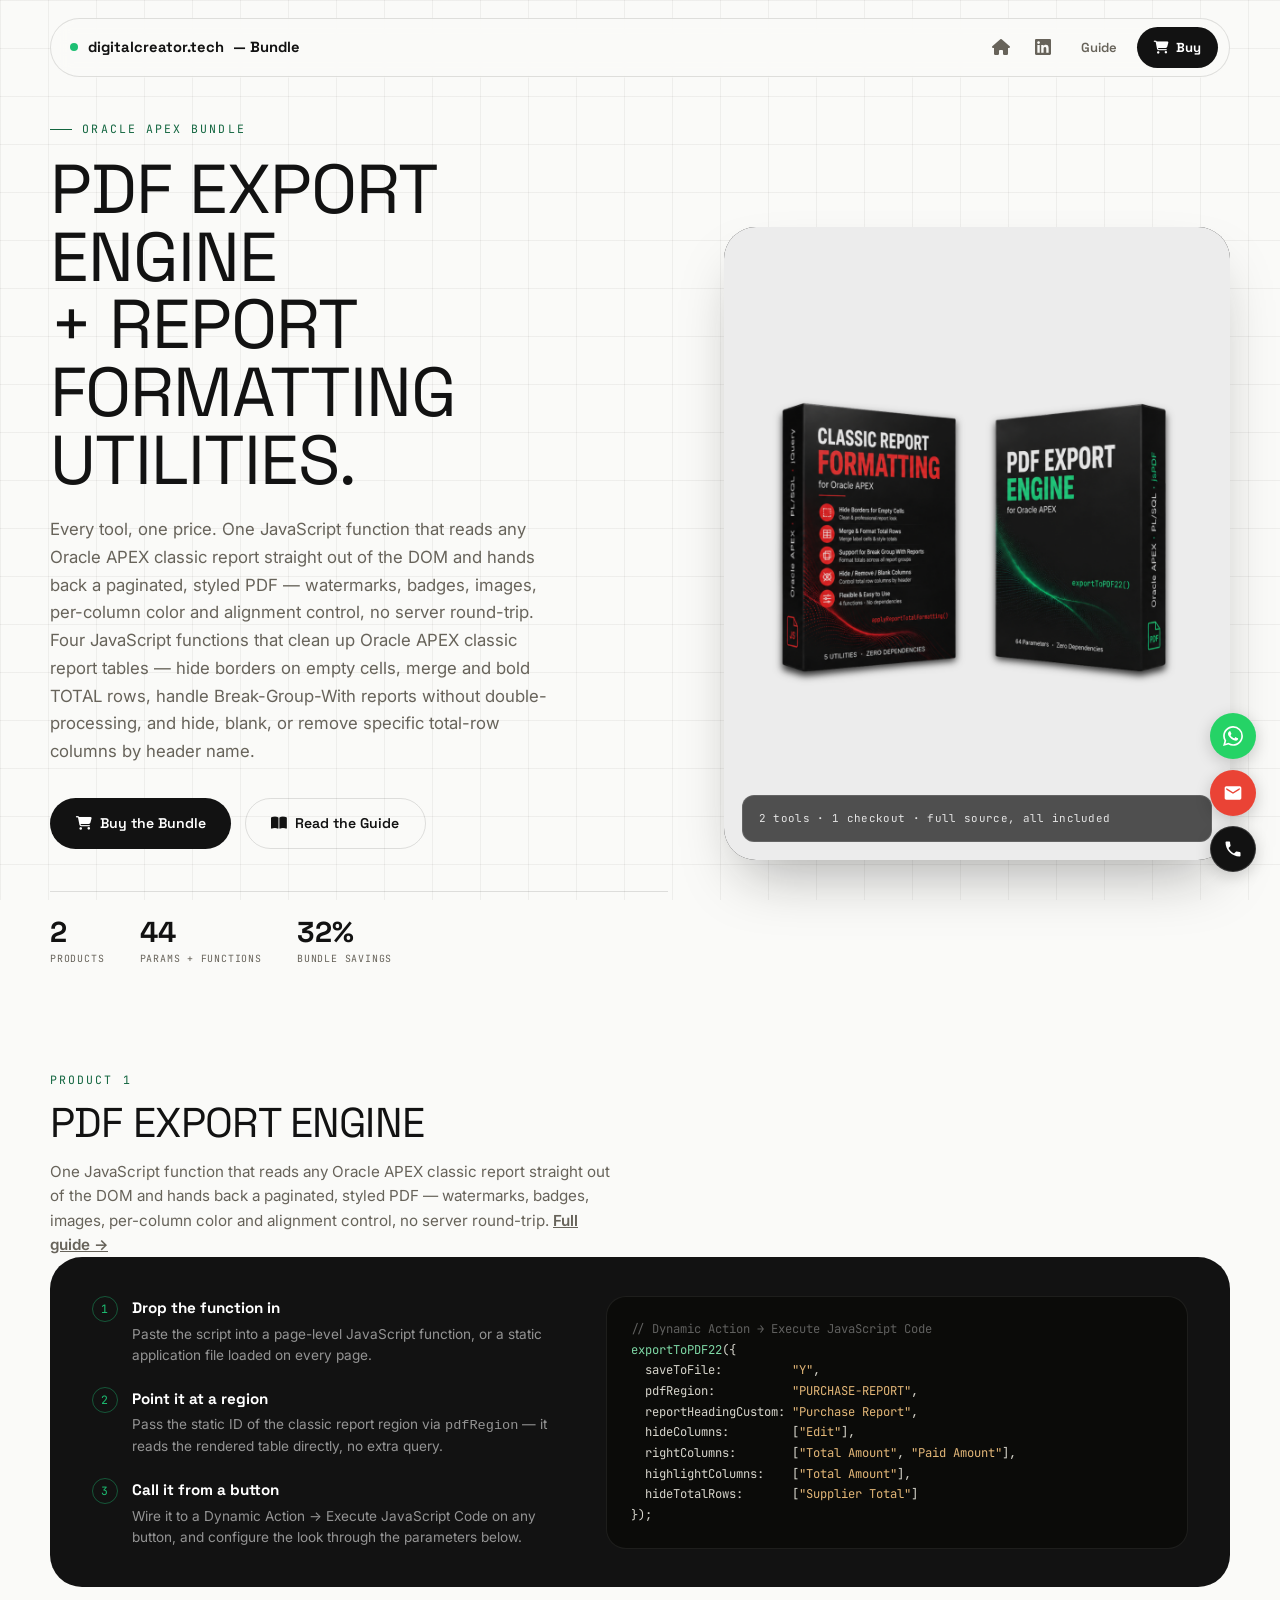
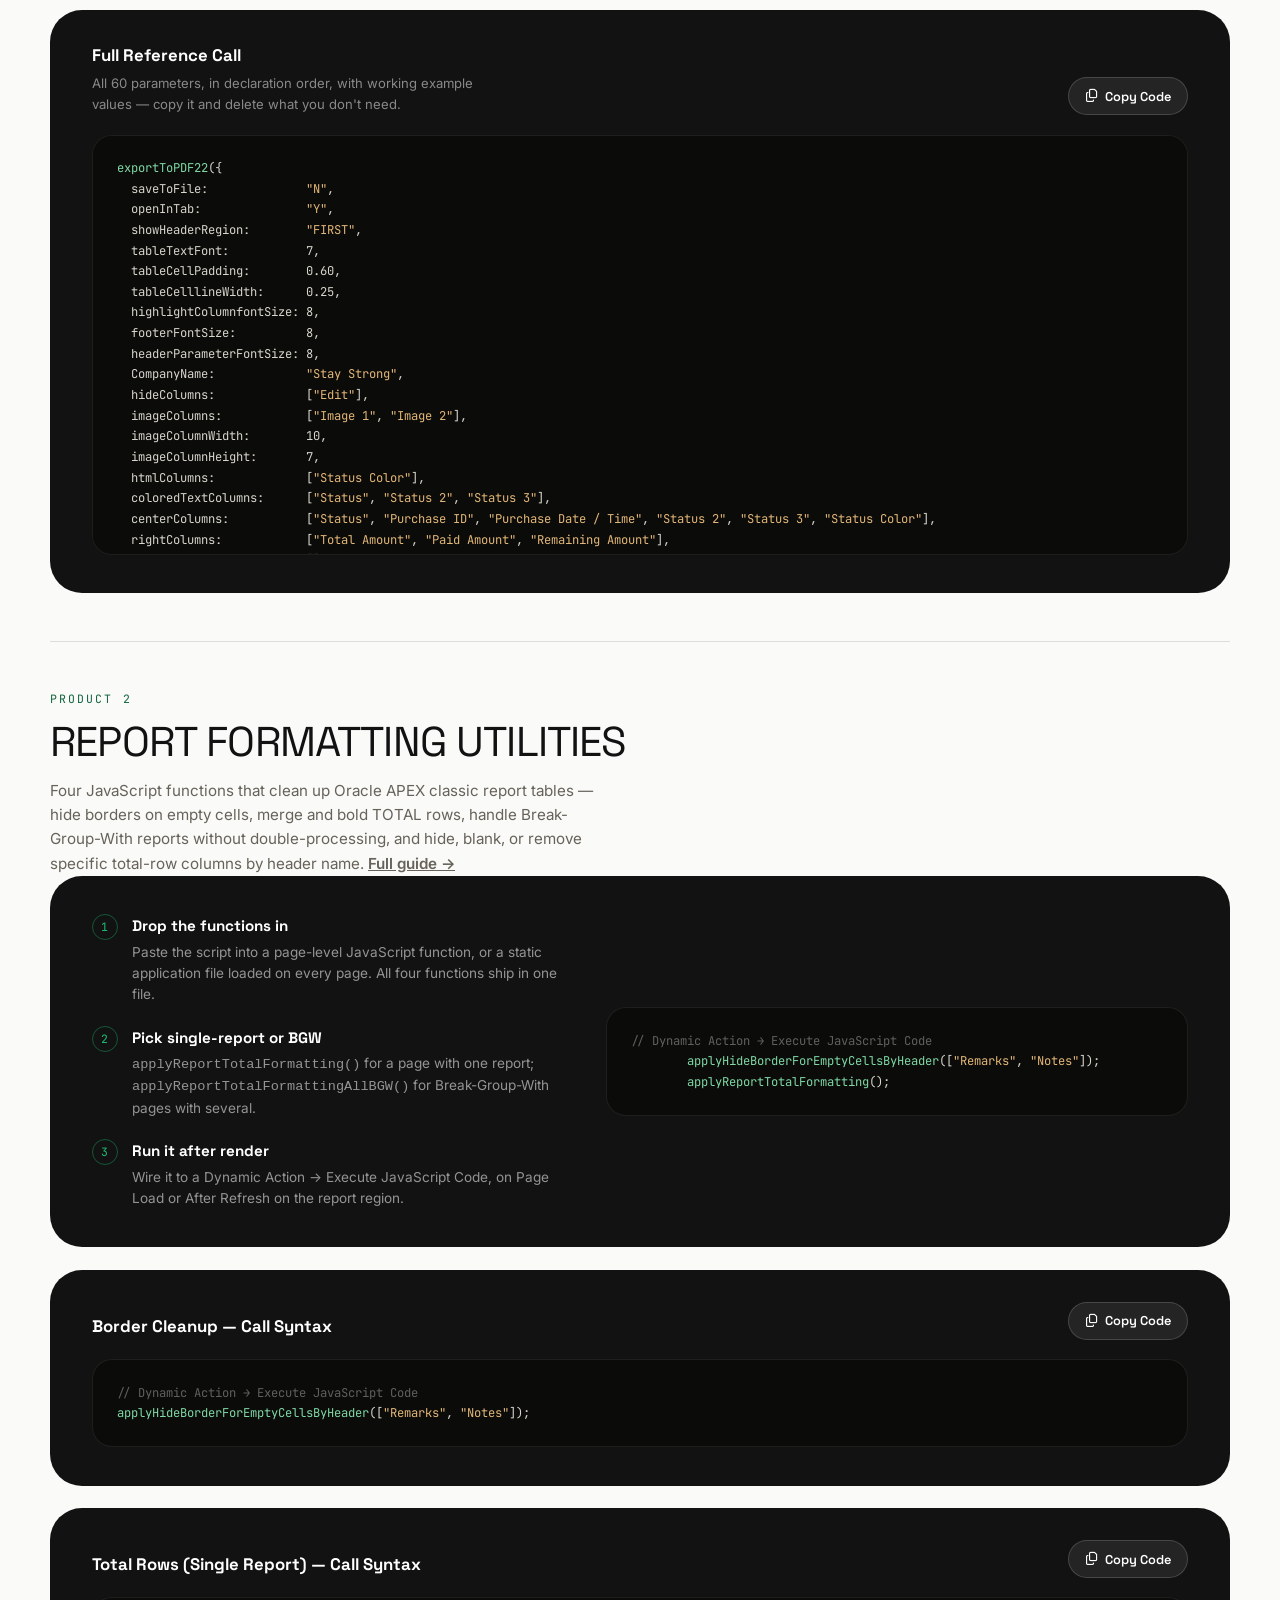
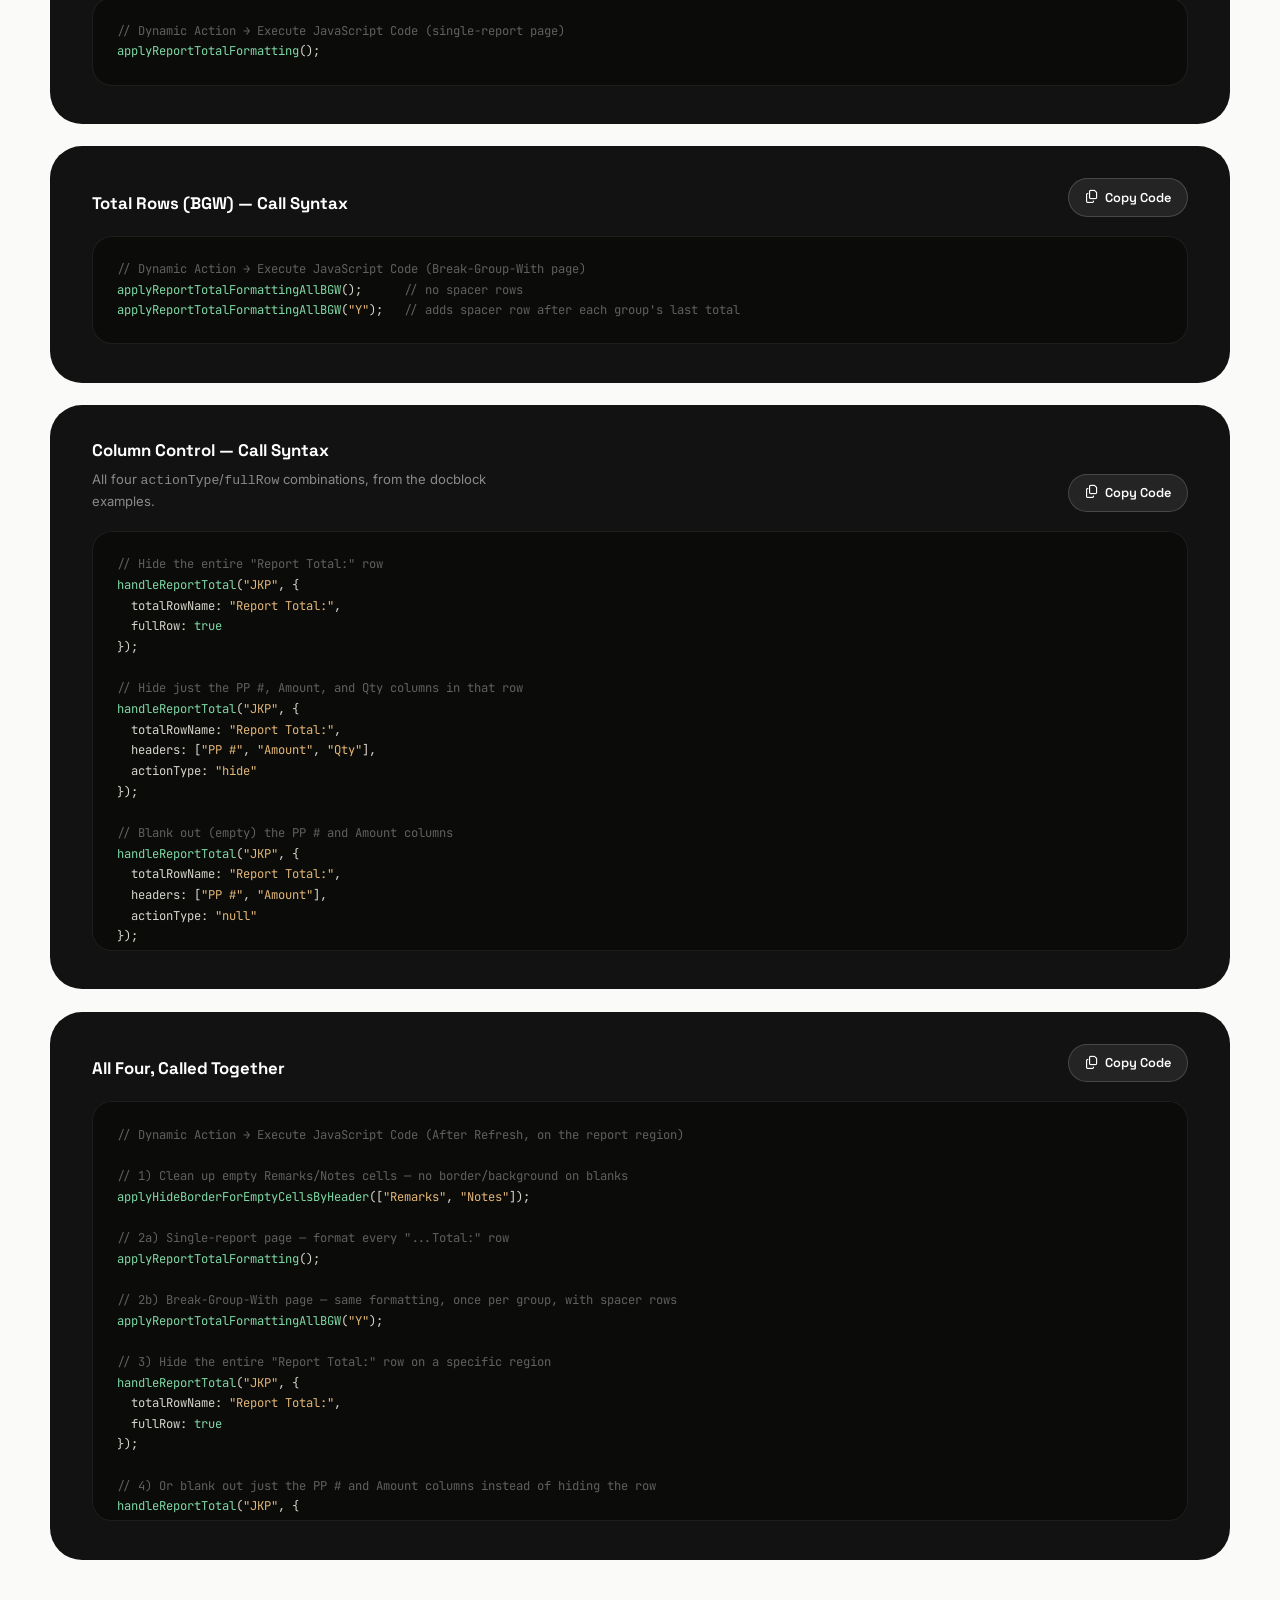
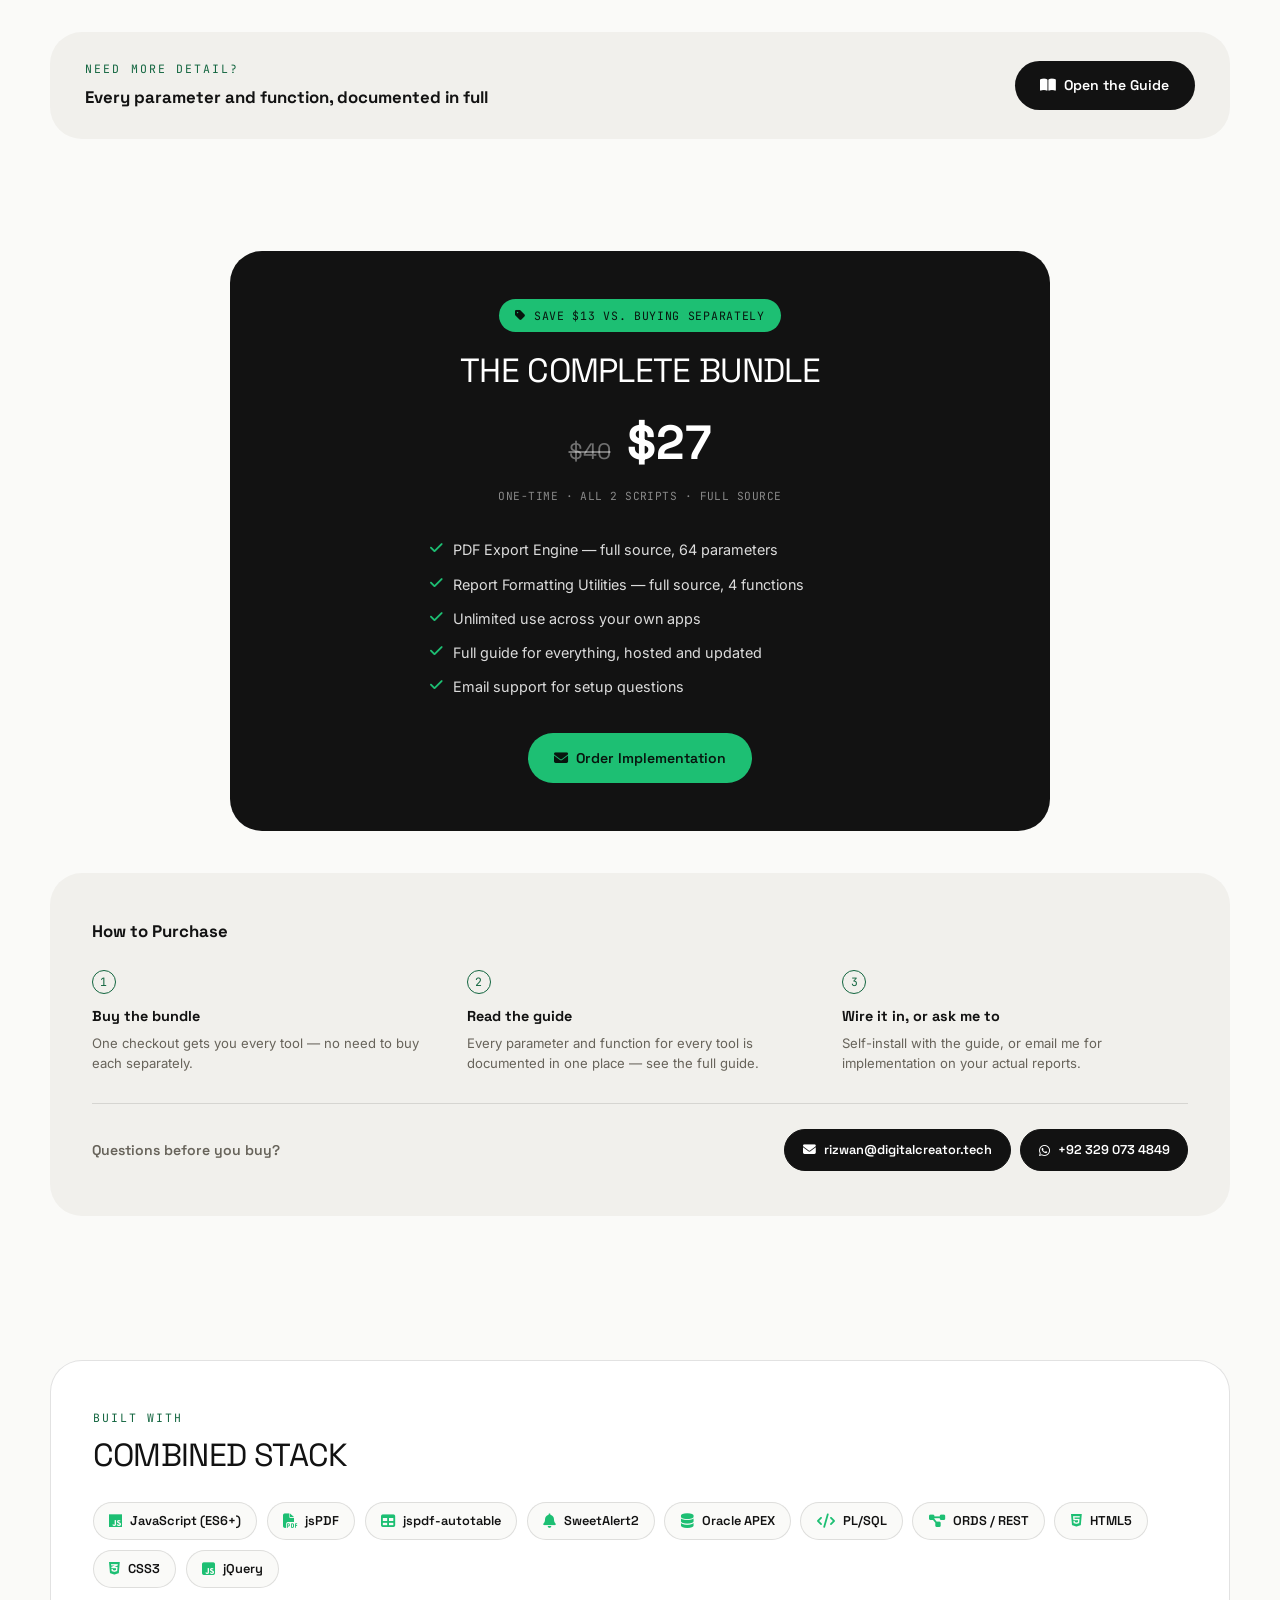
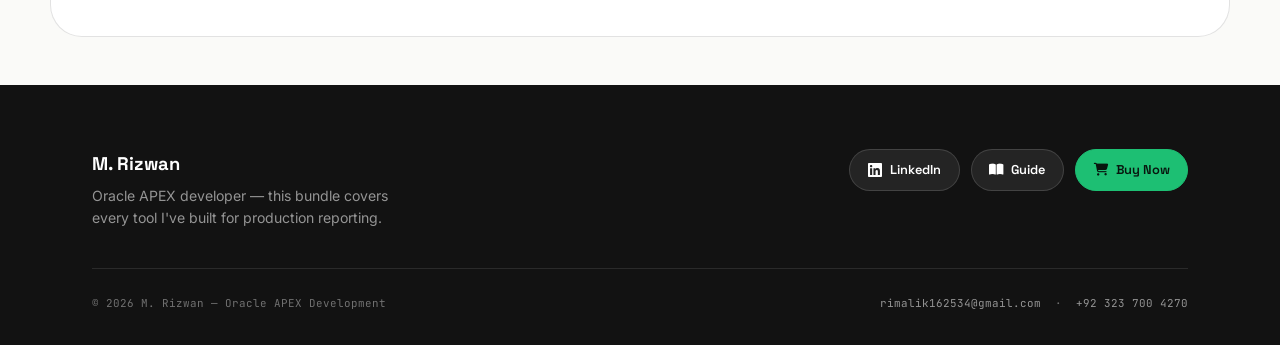
==== commit 3ba29b27: "Update bundle.html" ====
--- a/bundle.html
+++ b/bundle.html
@@ -61,7 +61,7 @@
       <a href="index.html" class="tb-li" aria-label="Home"><i class="fa-solid fa-house"></i></a>
       <a href="https://linkedin.com/in/rizwan0626" target="_blank" class="tb-li" aria-label="LinkedIn"><svg viewBox="0 0 24 24"><path d="M20.447 20.452h-3.554v-5.569c0-1.328-.027-3.037-1.852-3.037-1.853 0-2.136 1.445-2.136 2.939v5.667H9.351V9h3.414v1.561h.046c.477-.9 1.637-1.85 3.37-1.85 3.601 0 4.267 2.37 4.267 5.455v6.286zM5.337 7.433c-1.144 0-2.063-.926-2.063-2.065 0-1.138.92-2.063 2.063-2.063 1.14 0 2.064.925 2.064 2.063 0 1.139-.925 2.065-2.064 2.065zm1.782 13.019H3.555V9h3.564v11.452zM22.225 0H1.771C.792 0 0 .774 0 1.729v20.542C0 23.227.792 24 1.771 24h20.451C23.2 24 24 23.227 24 22.271V1.729C24 .774 23.2 0 22.222 0h.003z"/></svg></a>
       <a href="guide.html" id="tbGuideLink" class="tb-more">Guide</a>
-      <a href="#pricing" class="tb-cv"><i class="fa-solid fa-cart-shopping"></i> Buy Now</a>
+      <a href="#pricing" class="tb-cv"><i class="fa-solid fa-cart-shopping"></i> Buy</a>
     </div>
   </div>
 </div>
